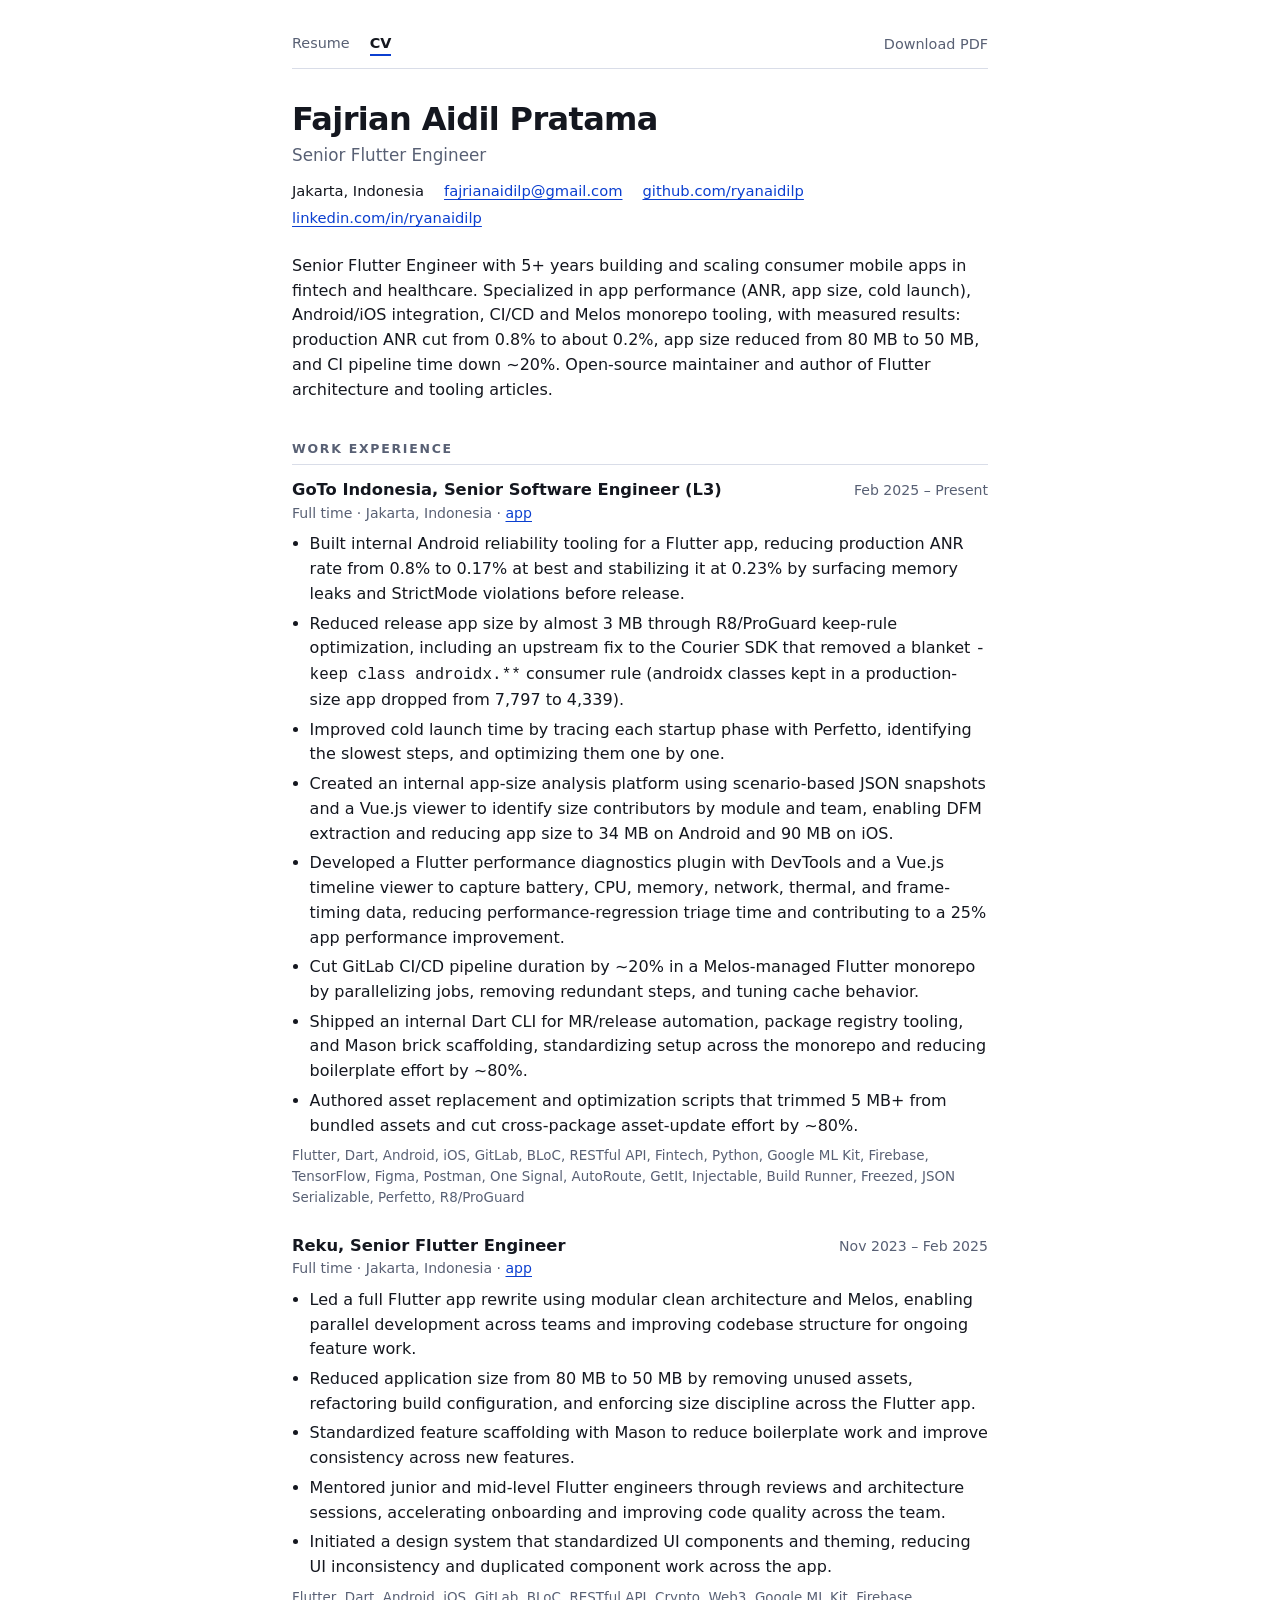
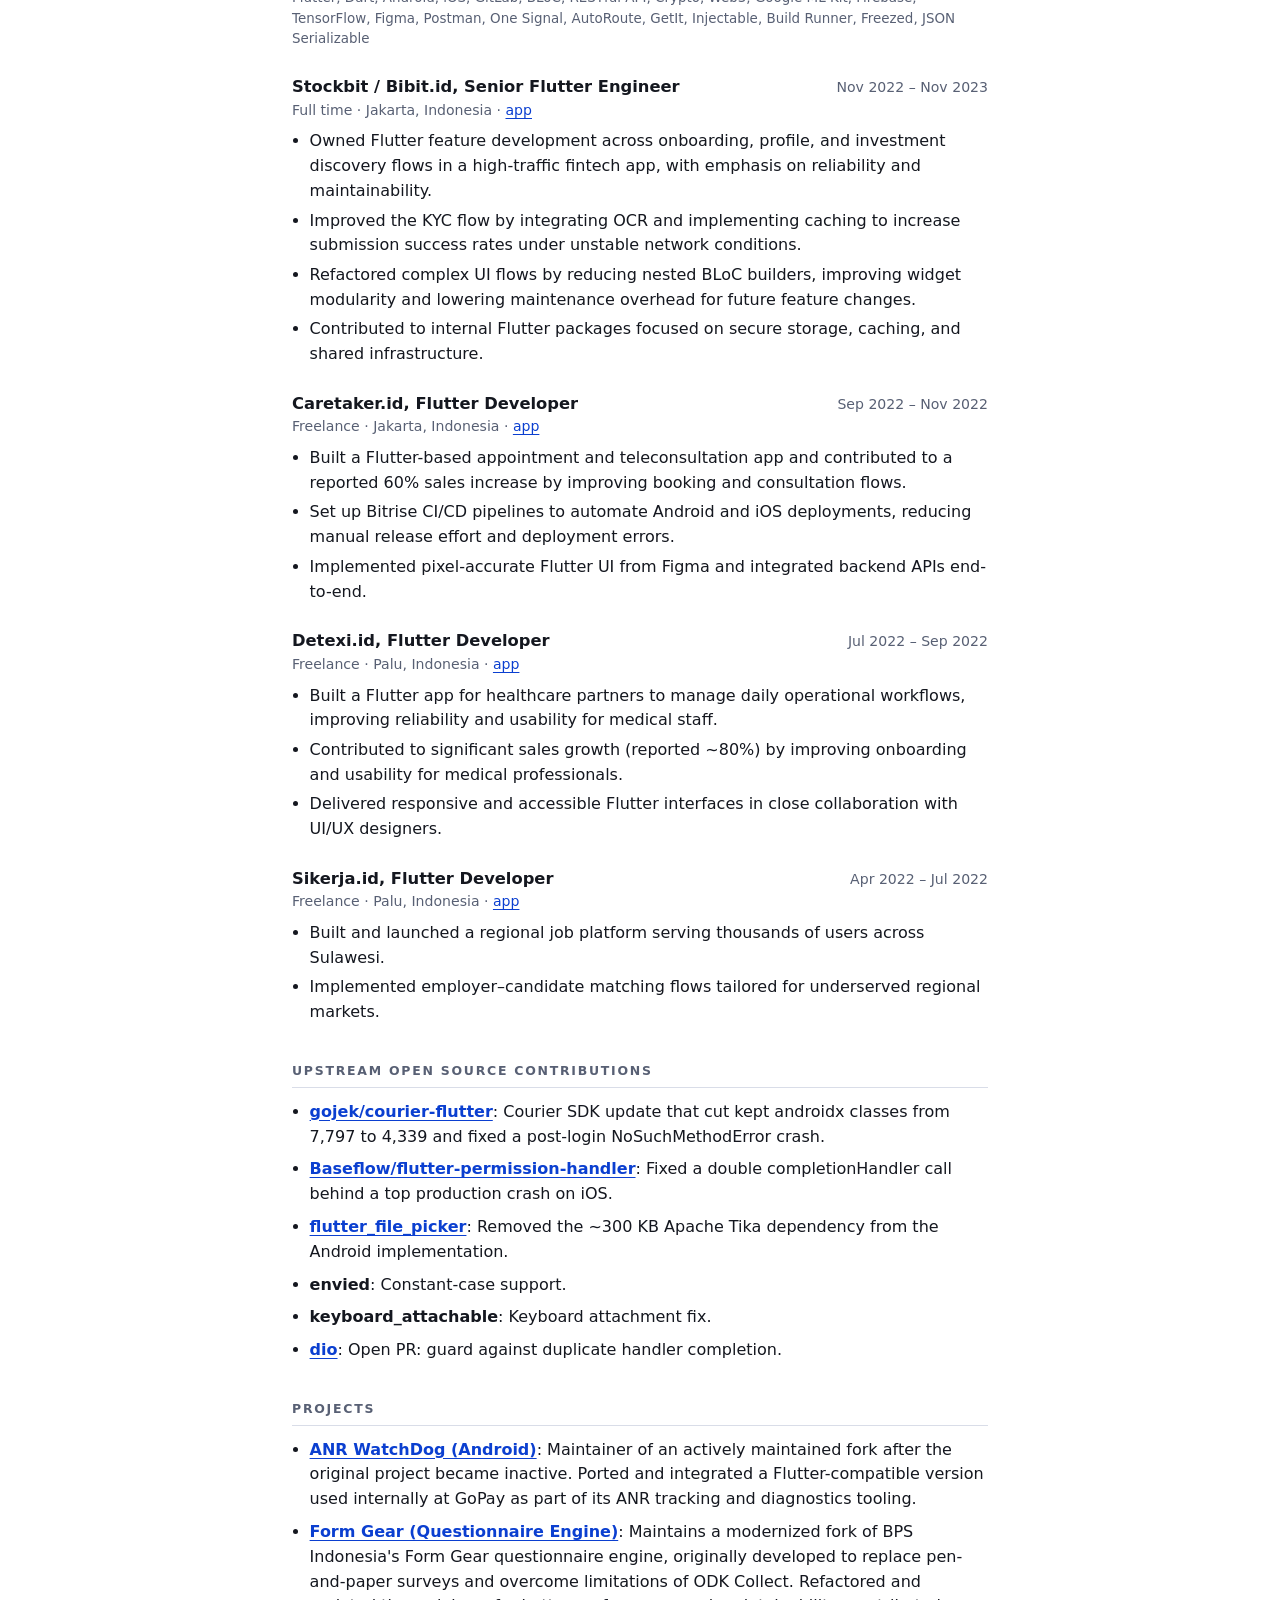
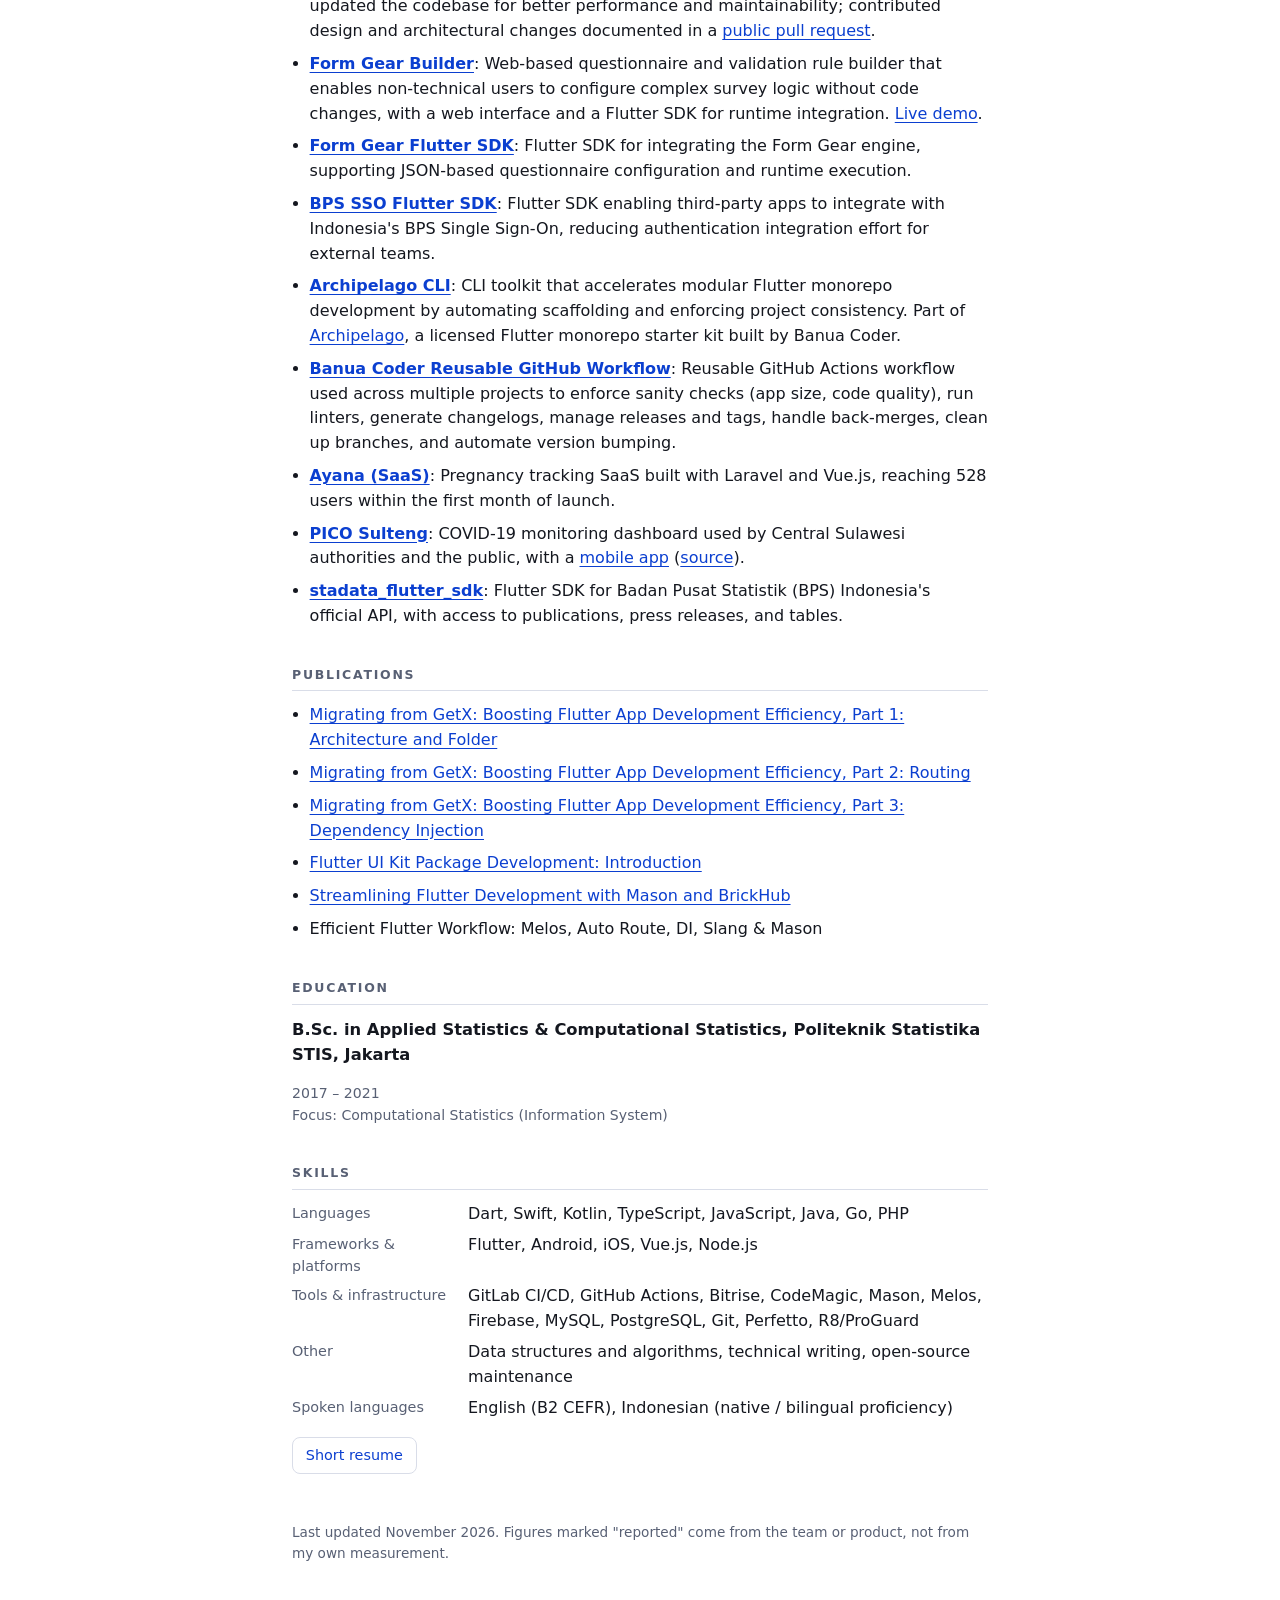
==== cv.html @ 7528a29a "feat: resume and CV web version with PDF downloads" ====
<!doctype html><html lang="en"><head><meta charset="utf-8"><meta name="viewport" content="width=device-width,initial-scale=1"><title>Fajrian Aidil Pratama | Curriculum Vitae</title><meta name="description" content="Resume and CV of Fajrian Aidil Pratama, Senior Flutter Engineer: app performance, Android/iOS integration, CI/CD, Melos monorepos, and open-source contributions."><meta name="theme-color" content="#0b3fd0"><link rel="stylesheet" href="style.css"><script type="application/ld+json">{"@context": "https://schema.org", "@type": "Person", "name": "Fajrian Aidil Pratama", "alternateName": "Ryan", "jobTitle": "Senior Flutter Engineer", "email": "mailto:fajrianaidilp@gmail.com", "address": {"@type": "PostalAddress", "addressLocality": "Jakarta", "addressCountry": "ID"}, "sameAs": ["https://github.com/ryanaidilp", "https://www.linkedin.com/in/ryanaidilp/", "https://medium.com/@ryanaidilp"], "alumniOf": "Politeknik Statistika STIS", "knowsAbout": ["Flutter", "Dart", "Android", "iOS", "CI/CD", "Melos", "Mason"]}</script></head><body><a class="skip" href="#main">Skip to content</a><div class="wrap"><nav class="top" aria-label="Pages"><div class="grp"><a href="./">Resume</a><a href="cv.html" aria-current="page">CV</a></div><a href="Fajrian-Aidil-Pratama-CV.pdf">Download PDF</a></nav><header><h1>Fajrian Aidil Pratama</h1><p class="role">Senior Flutter Engineer</p><ul><li>Jakarta, Indonesia</li><li><a href="mailto:fajrianaidilp@gmail.com">fajrianaidilp@gmail.com</a></li><li><a href="https://github.com/ryanaidilp">github.com/ryanaidilp</a></li><li><a href="https://www.linkedin.com/in/ryanaidilp/">linkedin.com/in/ryanaidilp</a></li></ul></header><main id="main"><p class="summary">Senior Flutter Engineer with 5+ years building and scaling consumer mobile apps in fintech and healthcare. Specialized in app performance (ANR, app size, cold launch), Android/iOS integration, CI/CD and Melos monorepo tooling, with measured results: production ANR cut from 0.8% to about 0.2%, app size reduced from 80 MB to 50 MB, and CI pipeline time down ~20%. Open-source maintainer and author of Flutter architecture and tooling articles.</p><h2>Work experience</h2><section class="job"><div class="head"><h3><span class="co">GoTo Indonesia</span>, Senior Software Engineer (L3)</h3><span class="meta">Feb 2025 – Present</span></div><div class="meta">Full time · Jakarta, Indonesia · <a href="https://gopay.co.id/">app</a></div><ul><li>Built internal Android reliability tooling for a Flutter app, reducing production ANR rate from 0.8% to 0.17% at best and stabilizing it at 0.23% by surfacing memory leaks and StrictMode violations before release.</li><li>Reduced release app size by almost 3 MB through R8/ProGuard keep-rule optimization, including an upstream fix to the Courier SDK that removed a blanket <code>-keep class androidx.**</code> consumer rule (androidx classes kept in a production-size app dropped from 7,797 to 4,339).</li><li>Improved cold launch time by tracing each startup phase with Perfetto, identifying the slowest steps, and optimizing them one by one.</li><li>Created an internal app-size analysis platform using scenario-based JSON snapshots and a Vue.js viewer to identify size contributors by module and team, enabling DFM extraction and reducing app size to 34 MB on Android and 90 MB on iOS.</li><li>Developed a Flutter performance diagnostics plugin with DevTools and a Vue.js timeline viewer to capture battery, CPU, memory, network, thermal, and frame-timing data, reducing performance-regression triage time and contributing to a 25% app performance improvement.</li><li>Cut GitLab CI/CD pipeline duration by ~20% in a Melos-managed Flutter monorepo by parallelizing jobs, removing redundant steps, and tuning cache behavior.</li><li>Shipped an internal Dart CLI for MR/release automation, package registry tooling, and Mason brick scaffolding, standardizing setup across the monorepo and reducing boilerplate effort by ~80%.</li><li>Authored asset replacement and optimization scripts that trimmed 5 MB+ from bundled assets and cut cross-package asset-update effort by ~80%.</li></ul><p class="tech">Flutter, Dart, Android, iOS, GitLab, BLoC, RESTful API, Fintech, Python, Google ML Kit, Firebase, TensorFlow, Figma, Postman, One Signal, AutoRoute, GetIt, Injectable, Build Runner, Freezed, JSON Serializable, Perfetto, R8/ProGuard</p></section><section class="job"><div class="head"><h3><span class="co">Reku</span>, Senior Flutter Engineer</h3><span class="meta">Nov 2023 – Feb 2025</span></div><div class="meta">Full time · Jakarta, Indonesia · <a href="https://play.google.com/store/apps/details?id=com.rekeningku">app</a></div><ul><li>Led a full Flutter app rewrite using modular clean architecture and Melos, enabling parallel development across teams and improving codebase structure for ongoing feature work.</li><li>Reduced application size from 80 MB to 50 MB by removing unused assets, refactoring build configuration, and enforcing size discipline across the Flutter app.</li><li>Standardized feature scaffolding with Mason to reduce boilerplate work and improve consistency across new features.</li><li>Mentored junior and mid-level Flutter engineers through reviews and architecture sessions, accelerating onboarding and improving code quality across the team.</li><li>Initiated a design system that standardized UI components and theming, reducing UI inconsistency and duplicated component work across the app.</li></ul><p class="tech">Flutter, Dart, Android, iOS, GitLab, BLoC, RESTful API, Crypto, Web3, Google ML Kit, Firebase, TensorFlow, Figma, Postman, One Signal, AutoRoute, GetIt, Injectable, Build Runner, Freezed, JSON Serializable</p></section><section class="job"><div class="head"><h3><span class="co">Stockbit / Bibit.id</span>, Senior Flutter Engineer</h3><span class="meta">Nov 2022 – Nov 2023</span></div><div class="meta">Full time · Jakarta, Indonesia · <a href="https://play.google.com/store/apps/details?id=com.stockbit.android">app</a></div><ul><li>Owned Flutter feature development across onboarding, profile, and investment discovery flows in a high-traffic fintech app, with emphasis on reliability and maintainability.</li><li>Improved the KYC flow by integrating OCR and implementing caching to increase submission success rates under unstable network conditions.</li><li>Refactored complex UI flows by reducing nested BLoC builders, improving widget modularity and lowering maintenance overhead for future feature changes.</li><li>Contributed to internal Flutter packages focused on secure storage, caching, and shared infrastructure.</li></ul></section><section class="job"><div class="head"><h3><span class="co">Caretaker.id</span>, Flutter Developer</h3><span class="meta">Sep 2022 – Nov 2022</span></div><div class="meta">Freelance · Jakarta, Indonesia · <a href="https://play.google.com/store/apps/details?id=id.caretaker.app">app</a></div><ul><li>Built a Flutter-based appointment and teleconsultation app and contributed to a reported 60% sales increase by improving booking and consultation flows.</li><li>Set up Bitrise CI/CD pipelines to automate Android and iOS deployments, reducing manual release effort and deployment errors.</li><li>Implemented pixel-accurate Flutter UI from Figma and integrated backend APIs end-to-end.</li></ul></section><section class="job"><div class="head"><h3><span class="co">Detexi.id</span>, Flutter Developer</h3><span class="meta">Jul 2022 – Sep 2022</span></div><div class="meta">Freelance · Palu, Indonesia · <a href="https://play.google.com/store/apps/details?id=com.detexi.doctor">app</a></div><ul><li>Built a Flutter app for healthcare partners to manage daily operational workflows, improving reliability and usability for medical staff.</li><li>Contributed to significant sales growth (reported ~80%) by improving onboarding and usability for medical professionals.</li><li>Delivered responsive and accessible Flutter interfaces in close collaboration with UI/UX designers.</li></ul></section><section class="job"><div class="head"><h3><span class="co">Sikerja.id</span>, Flutter Developer</h3><span class="meta">Apr 2022 – Jul 2022</span></div><div class="meta">Freelance · Palu, Indonesia · <a href="https://play.google.com/store/apps/details?id=id.sikerja.app">app</a></div><ul><li>Built and launched a regional job platform serving thousands of users across Sulawesi.</li><li>Implemented employer–candidate matching flows tailored for underserved regional markets.</li></ul></section><h2>Upstream open source contributions</h2><ul class="proj"><li><strong><a href="https://github.com/gojek/courier-flutter/pull/31">gojek/courier-flutter</a></strong>: Courier SDK update that cut kept androidx classes from 7,797 to 4,339 and fixed a post-login NoSuchMethodError crash.</li><li><strong><a href="https://github.com/Baseflow/flutter-permission-handler/pull/1566">Baseflow/flutter-permission-handler</a></strong>: Fixed a double completionHandler call behind a top production crash on iOS.</li><li><strong><a href="https://github.com/vicajilau/flutter_file_picker/pull/2105">flutter_file_picker</a></strong>: Removed the ~300 KB Apache Tika dependency from the Android implementation.</li><li><strong>envied</strong>: Constant-case support.</li><li><strong>keyboard_attachable</strong>: Keyboard attachment fix.</li><li><strong><a href="https://github.com/cfug/dio/pull/2611">dio</a></strong>: Open PR: guard against duplicate handler completion.</li></ul><h2>Projects</h2><ul class="proj"><li><a href="https://github.com/ryanaidilp/ANR-WatchDog"><strong>ANR WatchDog (Android)</strong></a>: Maintainer of an actively maintained fork after the original project became inactive. Ported and integrated a Flutter-compatible version used internally at GoPay as part of its ANR tracking and diagnostics tooling.</li><li><a href="https://github.com/ryanaidilp/form-gear"><strong>Form Gear (Questionnaire Engine)</strong></a>: Maintains a modernized fork of BPS Indonesia's Form Gear questionnaire engine, originally developed to replace pen-and-paper surveys and overcome limitations of ODK Collect. Refactored and updated the codebase for better performance and maintainability; contributed design and architectural changes documented in a <a href="https://github.com/ryanaidilp/form-gear/pull/1">public pull request</a>.</li><li><a href="https://github.com/IPDS-59/form-gear-builder"><strong>Form Gear Builder</strong></a>: Web-based questionnaire and validation rule builder that enables non-technical users to configure complex survey logic without code changes, with a web interface and a Flutter SDK for runtime integration. <a href="https://form-gear-builder.netlify.app/">Live demo</a>.</li><li><a href="https://pub.dev/packages/form_gear_engine_sdk"><strong>Form Gear Flutter SDK</strong></a>: Flutter SDK for integrating the Form Gear engine, supporting JSON-based questionnaire configuration and runtime execution.</li><li><a href="https://pub.dev/packages/bps_sso_sdk"><strong>BPS SSO Flutter SDK</strong></a>: Flutter SDK enabling third-party apps to integrate with Indonesia's BPS Single Sign-On, reducing authentication integration effort for external teams.</li><li><a href="https://pub.dev/packages/archipelago_cli"><strong>Archipelago CLI</strong></a>: CLI toolkit that accelerates modular Flutter monorepo development by automating scaffolding and enforcing project consistency. Part of <a href="https://archipelago.banuacoder.com/">Archipelago</a>, a licensed Flutter monorepo starter kit built by Banua Coder.</li><li><a href="https://github.com/banua-coder/banua-coder-workflow"><strong>Banua Coder Reusable GitHub Workflow</strong></a>: Reusable GitHub Actions workflow used across multiple projects to enforce sanity checks (app size, code quality), run linters, generate changelogs, manage releases and tags, handle back-merges, clean up branches, and automate version bumping.</li><li><a href="https://ayana.banuacoder.com"><strong>Ayana (SaaS)</strong></a>: Pregnancy tracking SaaS built with Laravel and Vue.js, reaching 528 users within the first month of launch.</li><li><a href="https://banuacoders.com/corona/"><strong>PICO Sulteng</strong></a>: COVID-19 monitoring dashboard used by Central Sulawesi authorities and the public, with a <a href="https://banuacoders.com/app/pico/">mobile app</a> (<a href="https://github.com/ryanaidilp/PICO_SULTENG_FLUTTER">source</a>).</li><li><a href="https://pub.dev/packages/stadata_flutter_sdk"><strong>stadata_flutter_sdk</strong></a>: Flutter SDK for Badan Pusat Statistik (BPS) Indonesia's official API, with access to publications, press releases, and tables.</li></ul><h2>Publications</h2><ul class="pubs"><li><a href="https://medium.com/@ryanaidilp/migrating-from-getx-boosting-flutter-app-development-efficiency-part-1-1a33fd44a3a9">Migrating from GetX: Boosting Flutter App Development Efficiency, Part 1: Architecture and Folder</a></li><li><a href="https://medium.com/@ryanaidilp/migrating-from-getx-boosting-flutter-app-development-efficiency-part-2-routing-c146a09bc5fa">Migrating from GetX: Boosting Flutter App Development Efficiency, Part 2: Routing</a></li><li><a href="https://medium.com/@ryanaidilp/migrating-from-getx-boosting-flutter-app-development-efficiency-part-3-dependency-injection-50693e8fed2e">Migrating from GetX: Boosting Flutter App Development Efficiency, Part 3: Dependency Injection</a></li><li><a href="https://medium.com/@ryanaidilp/flutter-ui-kit-package-development-introduction-9edbd4413dcb">Flutter UI Kit Package Development: Introduction</a></li><li><a href="https://medium.com/@ryanaidilp/streamlining-flutter-development-with-mason-and-brickhub-21c5020e9761">Streamlining Flutter Development with Mason and BrickHub</a></li><li>Efficient Flutter Workflow: Melos, Auto Route, DI, Slang &amp; Mason</li></ul><h2>Education</h2><div class="job"><div class="head"><h3><span class="co">B.Sc. in Applied Statistics &amp; Computational Statistics</span>, Politeknik Statistika STIS, Jakarta</h3><span class="meta">2017 – 2021</span></div><div class="meta">Focus: Computational Statistics (Information System)</div></div><h2>Skills</h2><dl class="skills"><dt>Languages</dt><dd>Dart, Swift, Kotlin, TypeScript, JavaScript, Java, Go, PHP</dd><dt>Frameworks &amp; platforms</dt><dd>Flutter, Android, iOS, Vue.js, Node.js</dd><dt>Tools &amp; infrastructure</dt><dd>GitLab CI/CD, GitHub Actions, Bitrise, CodeMagic, Mason, Melos, Firebase, MySQL, PostgreSQL, Git, Perfetto, R8/ProGuard</dd><dt>Other</dt><dd>Data structures and algorithms, technical writing, open-source maintenance</dd><dt>Spoken languages</dt><dd>English (B2 CEFR), Indonesian (native / bilingual proficiency)</dd></dl><div class="actions"><a class="btn" href="./">Short resume</a></div></main><p class="foot">Last updated November 2026. Figures marked "reported" come from the team or product, not from my own measurement.</p></div></body></html>
---- style.css ----
:root{--bg:#fff;--fg:#14171f;--mute:#586074;--rule:#d9dde8;--accent:#0b3fd0;--chip:#eef1fa;--max:46rem}
@media (prefers-color-scheme:dark){:root{--bg:#0d1017;--fg:#e8ebf3;--mute:#9aa3b8;--rule:#262c3b;--accent:#7ea2ff;--chip:#171c28}}
*{box-sizing:border-box}html{-webkit-text-size-adjust:100%}
body{margin:0;background:var(--bg);color:var(--fg);font:16px/1.55 system-ui,-apple-system,"Segoe UI",Roboto,Helvetica,Arial,sans-serif}
a{color:var(--accent);text-underline-offset:3px}a:hover{text-decoration-thickness:2px}
a:focus-visible{outline:2px solid var(--accent);outline-offset:2px}
.skip{position:absolute;left:-999px}.skip:focus{left:1rem;top:1rem;background:var(--bg);padding:.5rem}
.wrap{max-width:var(--max);margin:0 auto;padding:2rem 1.25rem 4rem}
nav.top{display:flex;gap:1.25rem;justify-content:space-between;align-items:center;border-bottom:1px solid var(--rule);padding-bottom:.75rem;margin-bottom:2rem;font-size:.9rem}
nav.top a{text-decoration:none;color:var(--mute)}nav.top a[aria-current=page]{color:var(--fg);font-weight:600;border-bottom:2px solid var(--accent)}
nav.top .grp{display:flex;gap:1.25rem}
header h1{font-size:2rem;line-height:1.15;margin:0;letter-spacing:-.02em}
header .role{color:var(--mute);margin:.25rem 0 .75rem;font-size:1.05rem}
header ul{list-style:none;padding:0;margin:0;display:flex;flex-wrap:wrap;gap:.25rem 1.25rem;font-size:.92rem}
h2{font-size:.78rem;letter-spacing:.14em;text-transform:uppercase;color:var(--mute);margin:2.25rem 0 .75rem;padding-bottom:.4rem;border-bottom:1px solid var(--rule)}
.summary{margin:1.5rem 0 0}
.job{margin:0 0 1.5rem;break-inside:avoid}
.job .head{display:flex;justify-content:space-between;gap:1rem;flex-wrap:wrap;align-items:baseline}
.job h3{margin:0;font-size:1.02rem}.job .co{font-weight:600}
.job .meta{color:var(--mute);font-size:.88rem}
.job ul{margin:.5rem 0 0;padding-left:1.1rem}.job li{margin:.3rem 0}
.tech{color:var(--mute);font-size:.84rem;margin:.5rem 0 0}
.chips{display:flex;flex-wrap:wrap;gap:.4rem;list-style:none;padding:0;margin:0}
.chips li{background:var(--chip);border-radius:6px;padding:.15rem .55rem;font-size:.85rem}
dl.skills{display:grid;grid-template-columns:10rem 1fr;gap:.4rem 1rem;margin:0}dl.skills dt{color:var(--mute);font-size:.9rem}dl.skills dd{margin:0}
.proj,.pubs{padding-left:1.1rem;margin:0}.proj li,.pubs li{margin:.5rem 0}
.foot{margin-top:3rem;color:var(--mute);font-size:.85rem}
.actions{display:flex;gap:.75rem;flex-wrap:wrap;margin-top:1rem}.btn{display:inline-block;border:1px solid var(--rule);border-radius:8px;padding:.4rem .8rem;text-decoration:none;font-size:.9rem}
@media (max-width:560px){dl.skills{grid-template-columns:1fr}dl.skills dt{margin-top:.5rem}}
@media print{@page{size:A4;margin:14mm}body{font-family:Arial,Helvetica,sans-serif}h2{letter-spacing:0}:root{--bg:#fff;--fg:#000;--mute:#444;--rule:#bbb;--accent:#0b3fd0;--chip:#fff}
body{font-size:10.5pt;line-height:1.4}.wrap{max-width:none;padding:0}nav.top,.actions,.foot,.skip{display:none}
a{color:inherit;text-decoration:none}.proj a[href]:after,.pubs a[href]:after{content:" (" attr(href) ")";font-size:8pt;color:#444}
h2{margin-top:1rem}header h1{font-size:20pt}.job{margin-bottom:.8rem}}
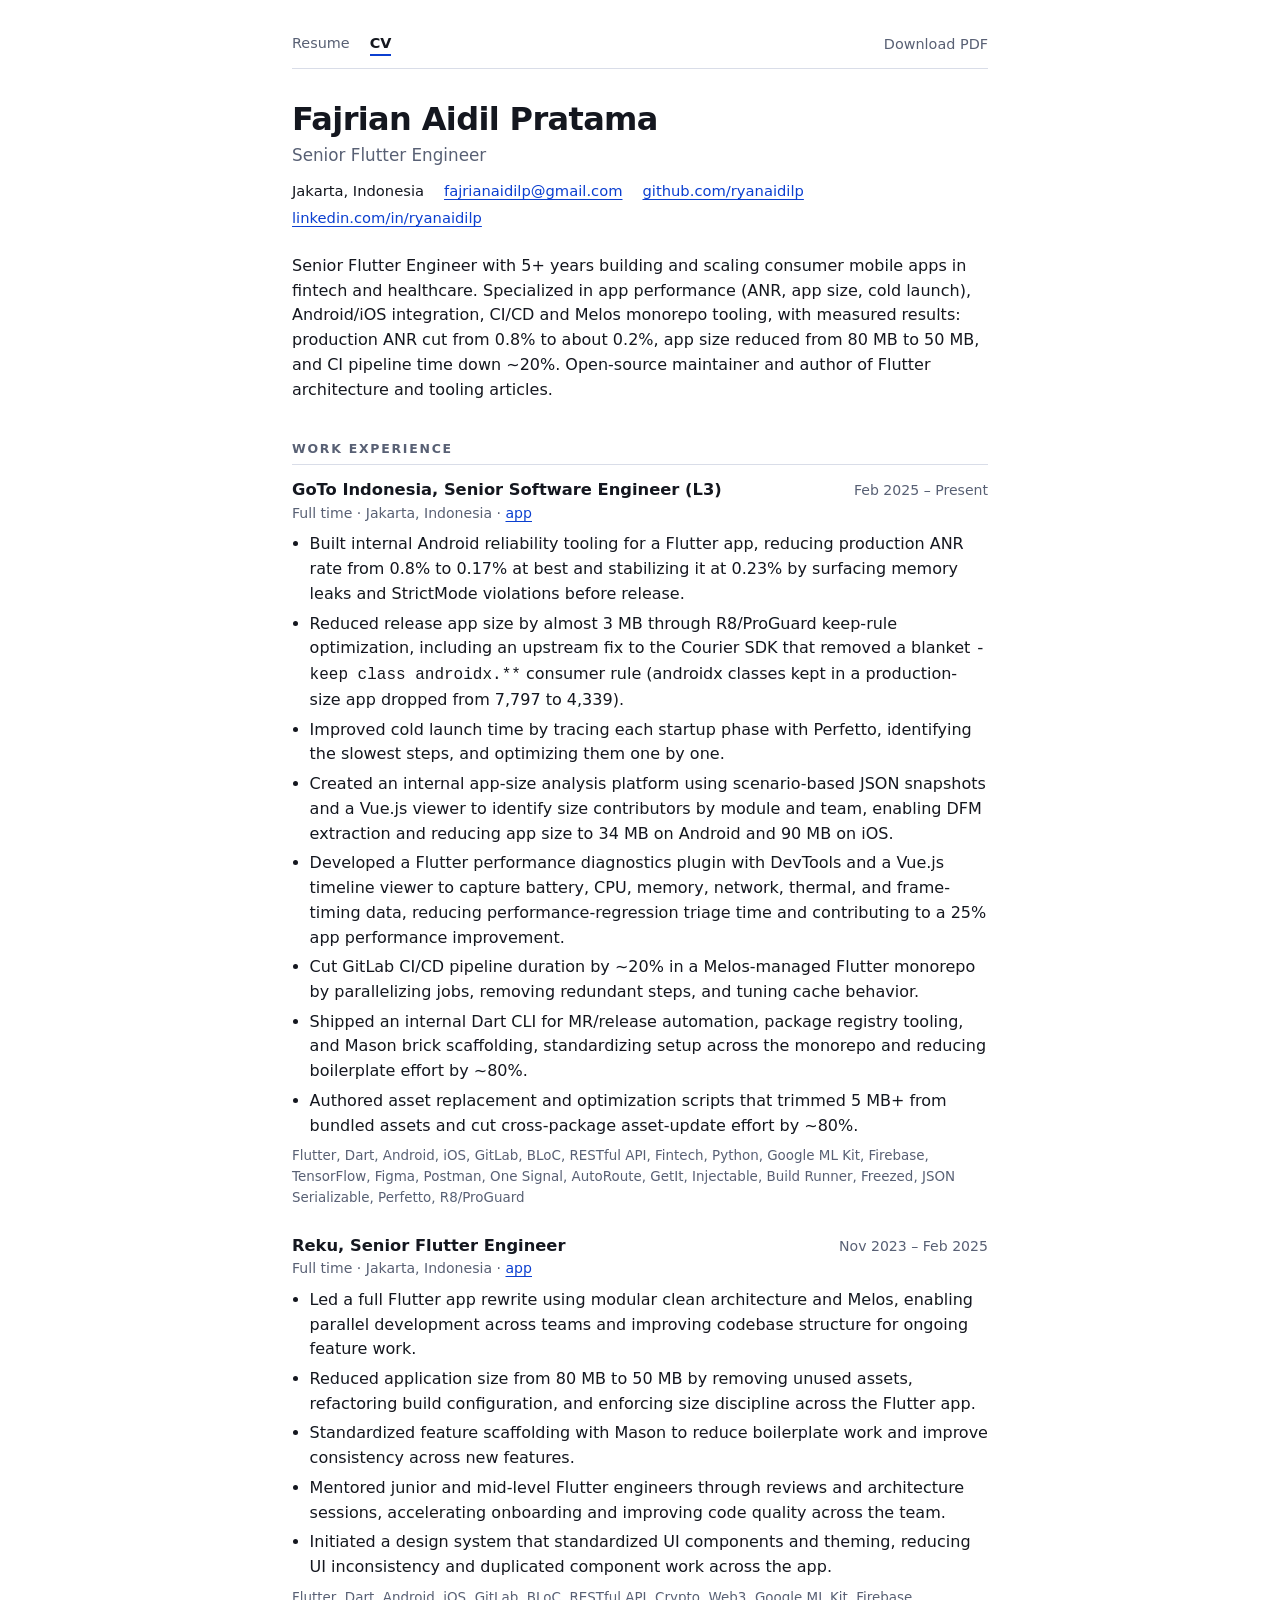
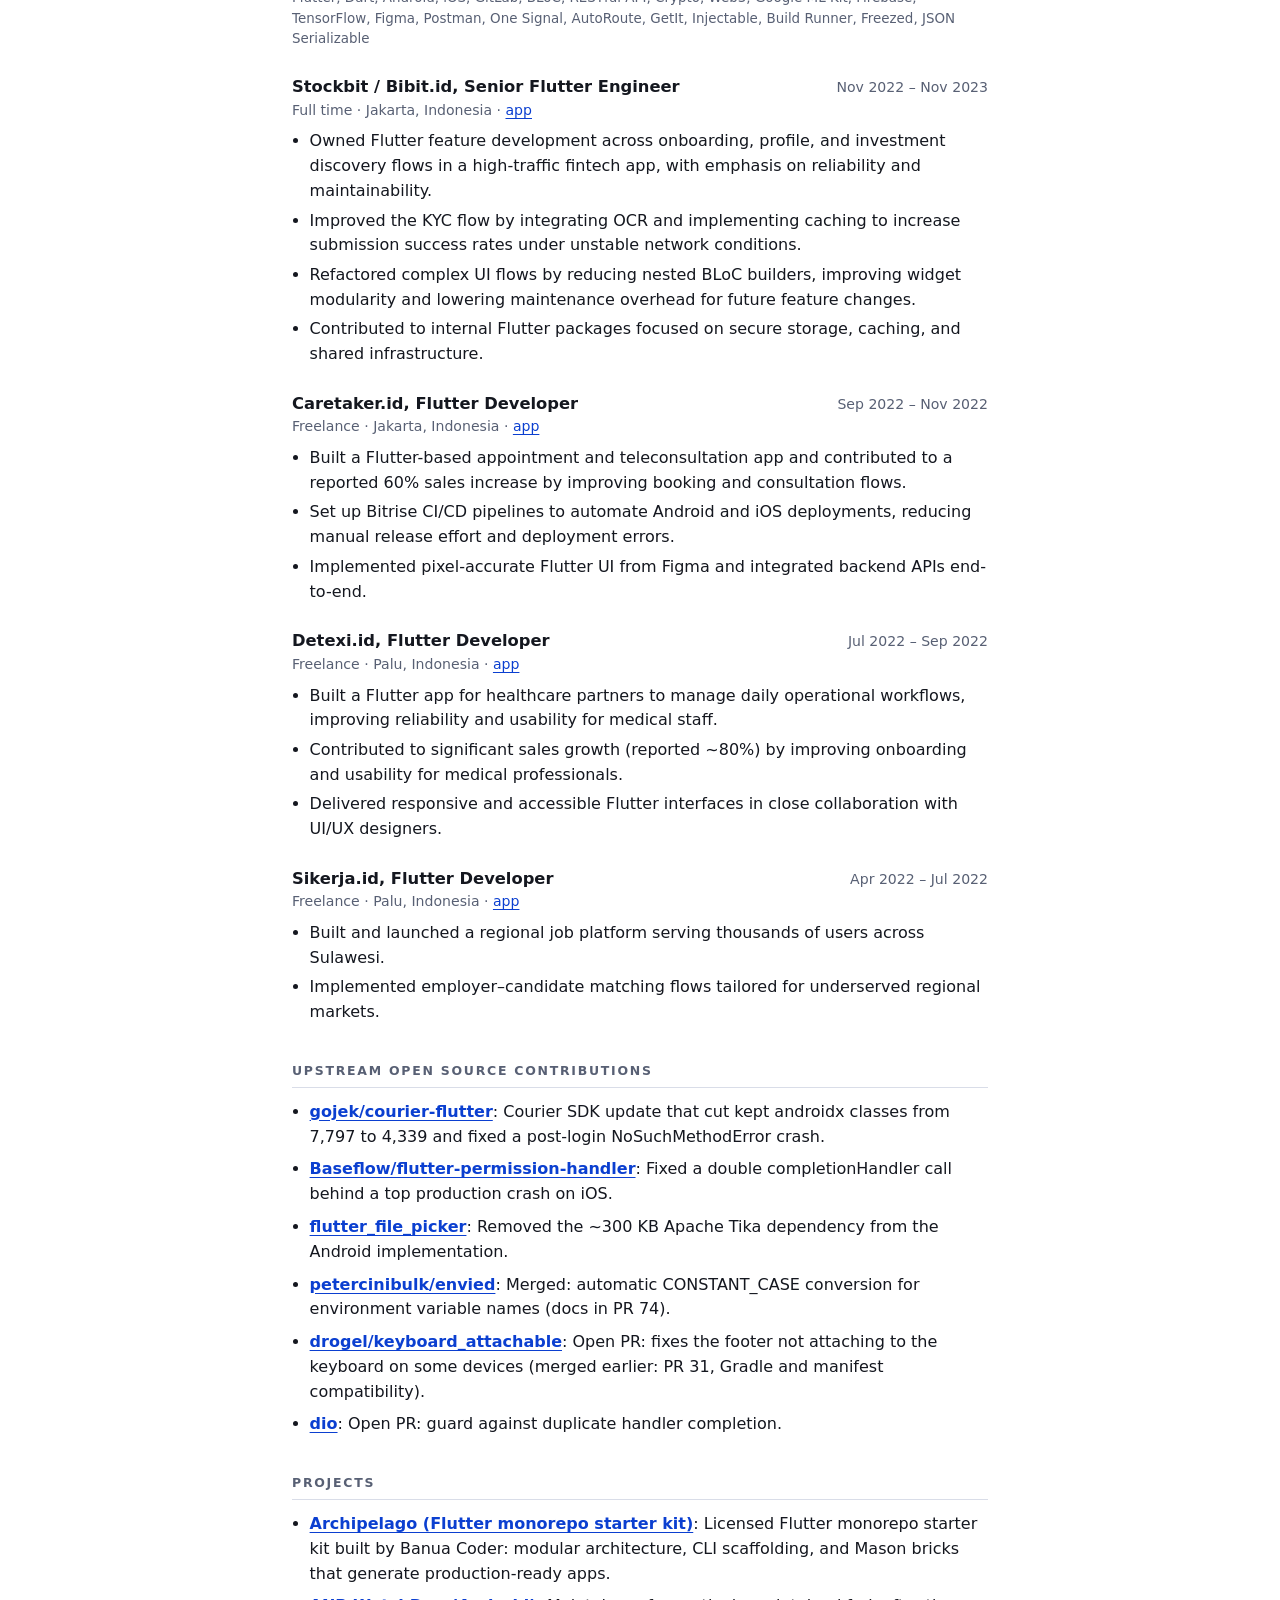
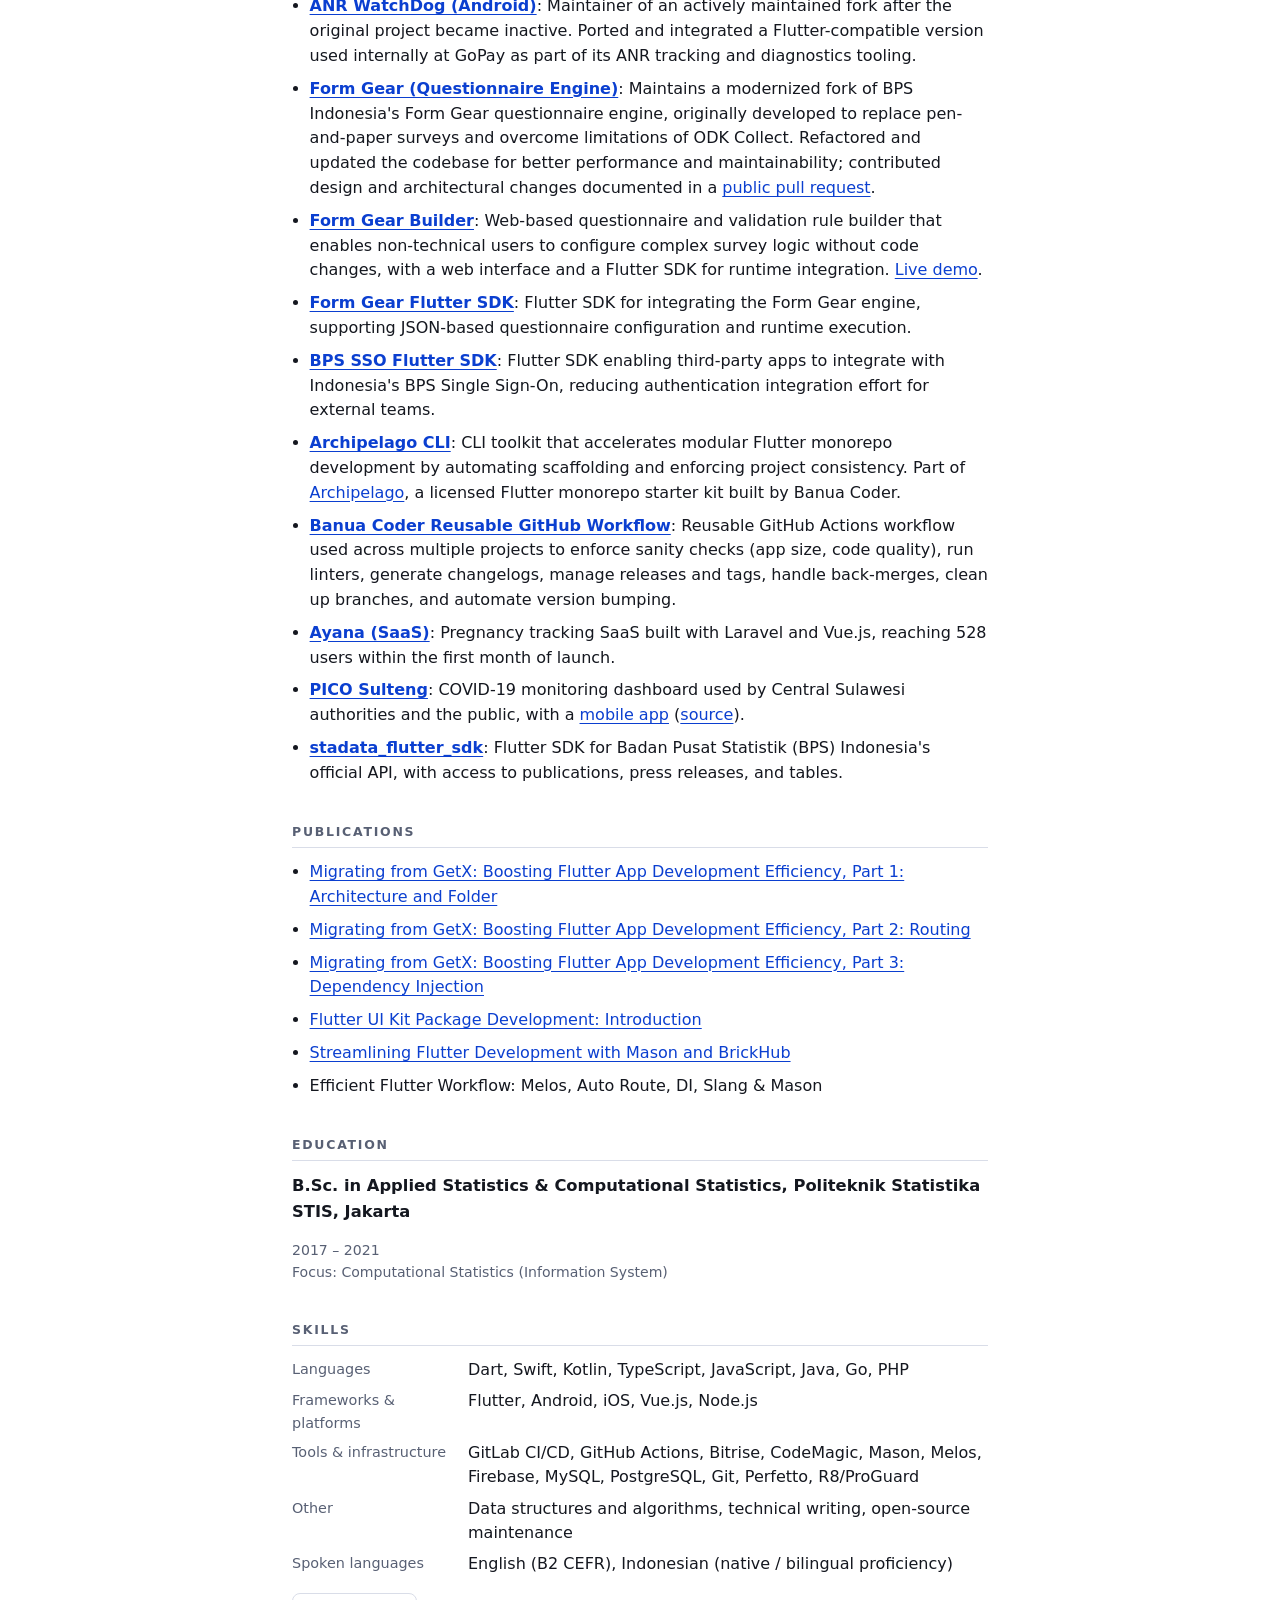
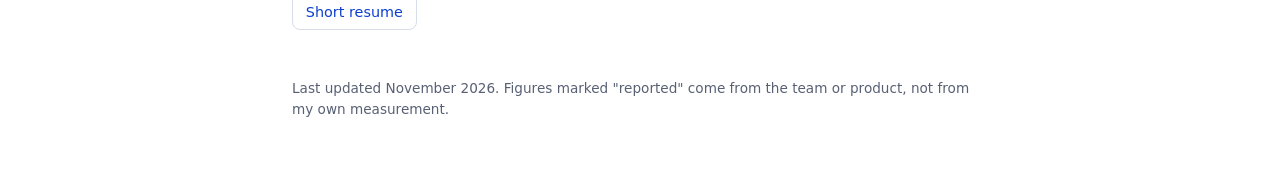
==== commit 913f6c56: "feat: link envied and keyboard_attachable PRs, add Archipelago project" ====
--- a/cv.html
+++ b/cv.html
@@ -1 +1 @@
-<!doctype html><html lang="en"><head><meta charset="utf-8"><meta name="viewport" content="width=device-width,initial-scale=1"><title>Fajrian Aidil Pratama | Curriculum Vitae</title><meta name="description" content="Resume and CV of Fajrian Aidil Pratama, Senior Flutter Engineer: app performance, Android/iOS integration, CI/CD, Melos monorepos, and open-source contributions."><meta name="theme-color" content="#0b3fd0"><link rel="stylesheet" href="style.css"><script type="application/ld+json">{"@context": "https://schema.org", "@type": "Person", "name": "Fajrian Aidil Pratama", "alternateName": "Ryan", "jobTitle": "Senior Flutter Engineer", "email": "mailto:fajrianaidilp@gmail.com", "address": {"@type": "PostalAddress", "addressLocality": "Jakarta", "addressCountry": "ID"}, "sameAs": ["https://github.com/ryanaidilp", "https://www.linkedin.com/in/ryanaidilp/", "https://medium.com/@ryanaidilp"], "alumniOf": "Politeknik Statistika STIS", "knowsAbout": ["Flutter", "Dart", "Android", "iOS", "CI/CD", "Melos", "Mason"]}</script></head><body><a class="skip" href="#main">Skip to content</a><div class="wrap"><nav class="top" aria-label="Pages"><div class="grp"><a href="./">Resume</a><a href="cv.html" aria-current="page">CV</a></div><a href="Fajrian-Aidil-Pratama-CV.pdf">Download PDF</a></nav><header><h1>Fajrian Aidil Pratama</h1><p class="role">Senior Flutter Engineer</p><ul><li>Jakarta, Indonesia</li><li><a href="mailto:fajrianaidilp@gmail.com">fajrianaidilp@gmail.com</a></li><li><a href="https://github.com/ryanaidilp">github.com/ryanaidilp</a></li><li><a href="https://www.linkedin.com/in/ryanaidilp/">linkedin.com/in/ryanaidilp</a></li></ul></header><main id="main"><p class="summary">Senior Flutter Engineer with 5+ years building and scaling consumer mobile apps in fintech and healthcare. Specialized in app performance (ANR, app size, cold launch), Android/iOS integration, CI/CD and Melos monorepo tooling, with measured results: production ANR cut from 0.8% to about 0.2%, app size reduced from 80 MB to 50 MB, and CI pipeline time down ~20%. Open-source maintainer and author of Flutter architecture and tooling articles.</p><h2>Work experience</h2><section class="job"><div class="head"><h3><span class="co">GoTo Indonesia</span>, Senior Software Engineer (L3)</h3><span class="meta">Feb 2025 – Present</span></div><div class="meta">Full time · Jakarta, Indonesia · <a href="https://gopay.co.id/">app</a></div><ul><li>Built internal Android reliability tooling for a Flutter app, reducing production ANR rate from 0.8% to 0.17% at best and stabilizing it at 0.23% by surfacing memory leaks and StrictMode violations before release.</li><li>Reduced release app size by almost 3 MB through R8/ProGuard keep-rule optimization, including an upstream fix to the Courier SDK that removed a blanket <code>-keep class androidx.**</code> consumer rule (androidx classes kept in a production-size app dropped from 7,797 to 4,339).</li><li>Improved cold launch time by tracing each startup phase with Perfetto, identifying the slowest steps, and optimizing them one by one.</li><li>Created an internal app-size analysis platform using scenario-based JSON snapshots and a Vue.js viewer to identify size contributors by module and team, enabling DFM extraction and reducing app size to 34 MB on Android and 90 MB on iOS.</li><li>Developed a Flutter performance diagnostics plugin with DevTools and a Vue.js timeline viewer to capture battery, CPU, memory, network, thermal, and frame-timing data, reducing performance-regression triage time and contributing to a 25% app performance improvement.</li><li>Cut GitLab CI/CD pipeline duration by ~20% in a Melos-managed Flutter monorepo by parallelizing jobs, removing redundant steps, and tuning cache behavior.</li><li>Shipped an internal Dart CLI for MR/release automation, package registry tooling, and Mason brick scaffolding, standardizing setup across the monorepo and reducing boilerplate effort by ~80%.</li><li>Authored asset replacement and optimization scripts that trimmed 5 MB+ from bundled assets and cut cross-package asset-update effort by ~80%.</li></ul><p class="tech">Flutter, Dart, Android, iOS, GitLab, BLoC, RESTful API, Fintech, Python, Google ML Kit, Firebase, TensorFlow, Figma, Postman, One Signal, AutoRoute, GetIt, Injectable, Build Runner, Freezed, JSON Serializable, Perfetto, R8/ProGuard</p></section><section class="job"><div class="head"><h3><span class="co">Reku</span>, Senior Flutter Engineer</h3><span class="meta">Nov 2023 – Feb 2025</span></div><div class="meta">Full time · Jakarta, Indonesia · <a href="https://play.google.com/store/apps/details?id=com.rekeningku">app</a></div><ul><li>Led a full Flutter app rewrite using modular clean architecture and Melos, enabling parallel development across teams and improving codebase structure for ongoing feature work.</li><li>Reduced application size from 80 MB to 50 MB by removing unused assets, refactoring build configuration, and enforcing size discipline across the Flutter app.</li><li>Standardized feature scaffolding with Mason to reduce boilerplate work and improve consistency across new features.</li><li>Mentored junior and mid-level Flutter engineers through reviews and architecture sessions, accelerating onboarding and improving code quality across the team.</li><li>Initiated a design system that standardized UI components and theming, reducing UI inconsistency and duplicated component work across the app.</li></ul><p class="tech">Flutter, Dart, Android, iOS, GitLab, BLoC, RESTful API, Crypto, Web3, Google ML Kit, Firebase, TensorFlow, Figma, Postman, One Signal, AutoRoute, GetIt, Injectable, Build Runner, Freezed, JSON Serializable</p></section><section class="job"><div class="head"><h3><span class="co">Stockbit / Bibit.id</span>, Senior Flutter Engineer</h3><span class="meta">Nov 2022 – Nov 2023</span></div><div class="meta">Full time · Jakarta, Indonesia · <a href="https://play.google.com/store/apps/details?id=com.stockbit.android">app</a></div><ul><li>Owned Flutter feature development across onboarding, profile, and investment discovery flows in a high-traffic fintech app, with emphasis on reliability and maintainability.</li><li>Improved the KYC flow by integrating OCR and implementing caching to increase submission success rates under unstable network conditions.</li><li>Refactored complex UI flows by reducing nested BLoC builders, improving widget modularity and lowering maintenance overhead for future feature changes.</li><li>Contributed to internal Flutter packages focused on secure storage, caching, and shared infrastructure.</li></ul></section><section class="job"><div class="head"><h3><span class="co">Caretaker.id</span>, Flutter Developer</h3><span class="meta">Sep 2022 – Nov 2022</span></div><div class="meta">Freelance · Jakarta, Indonesia · <a href="https://play.google.com/store/apps/details?id=id.caretaker.app">app</a></div><ul><li>Built a Flutter-based appointment and teleconsultation app and contributed to a reported 60% sales increase by improving booking and consultation flows.</li><li>Set up Bitrise CI/CD pipelines to automate Android and iOS deployments, reducing manual release effort and deployment errors.</li><li>Implemented pixel-accurate Flutter UI from Figma and integrated backend APIs end-to-end.</li></ul></section><section class="job"><div class="head"><h3><span class="co">Detexi.id</span>, Flutter Developer</h3><span class="meta">Jul 2022 – Sep 2022</span></div><div class="meta">Freelance · Palu, Indonesia · <a href="https://play.google.com/store/apps/details?id=com.detexi.doctor">app</a></div><ul><li>Built a Flutter app for healthcare partners to manage daily operational workflows, improving reliability and usability for medical staff.</li><li>Contributed to significant sales growth (reported ~80%) by improving onboarding and usability for medical professionals.</li><li>Delivered responsive and accessible Flutter interfaces in close collaboration with UI/UX designers.</li></ul></section><section class="job"><div class="head"><h3><span class="co">Sikerja.id</span>, Flutter Developer</h3><span class="meta">Apr 2022 – Jul 2022</span></div><div class="meta">Freelance · Palu, Indonesia · <a href="https://play.google.com/store/apps/details?id=id.sikerja.app">app</a></div><ul><li>Built and launched a regional job platform serving thousands of users across Sulawesi.</li><li>Implemented employer–candidate matching flows tailored for underserved regional markets.</li></ul></section><h2>Upstream open source contributions</h2><ul class="proj"><li><strong><a href="https://github.com/gojek/courier-flutter/pull/31">gojek/courier-flutter</a></strong>: Courier SDK update that cut kept androidx classes from 7,797 to 4,339 and fixed a post-login NoSuchMethodError crash.</li><li><strong><a href="https://github.com/Baseflow/flutter-permission-handler/pull/1566">Baseflow/flutter-permission-handler</a></strong>: Fixed a double completionHandler call behind a top production crash on iOS.</li><li><strong><a href="https://github.com/vicajilau/flutter_file_picker/pull/2105">flutter_file_picker</a></strong>: Removed the ~300 KB Apache Tika dependency from the Android implementation.</li><li><strong>envied</strong>: Constant-case support.</li><li><strong>keyboard_attachable</strong>: Keyboard attachment fix.</li><li><strong><a href="https://github.com/cfug/dio/pull/2611">dio</a></strong>: Open PR: guard against duplicate handler completion.</li></ul><h2>Projects</h2><ul class="proj"><li><a href="https://github.com/ryanaidilp/ANR-WatchDog"><strong>ANR WatchDog (Android)</strong></a>: Maintainer of an actively maintained fork after the original project became inactive. Ported and integrated a Flutter-compatible version used internally at GoPay as part of its ANR tracking and diagnostics tooling.</li><li><a href="https://github.com/ryanaidilp/form-gear"><strong>Form Gear (Questionnaire Engine)</strong></a>: Maintains a modernized fork of BPS Indonesia's Form Gear questionnaire engine, originally developed to replace pen-and-paper surveys and overcome limitations of ODK Collect. Refactored and updated the codebase for better performance and maintainability; contributed design and architectural changes documented in a <a href="https://github.com/ryanaidilp/form-gear/pull/1">public pull request</a>.</li><li><a href="https://github.com/IPDS-59/form-gear-builder"><strong>Form Gear Builder</strong></a>: Web-based questionnaire and validation rule builder that enables non-technical users to configure complex survey logic without code changes, with a web interface and a Flutter SDK for runtime integration. <a href="https://form-gear-builder.netlify.app/">Live demo</a>.</li><li><a href="https://pub.dev/packages/form_gear_engine_sdk"><strong>Form Gear Flutter SDK</strong></a>: Flutter SDK for integrating the Form Gear engine, supporting JSON-based questionnaire configuration and runtime execution.</li><li><a href="https://pub.dev/packages/bps_sso_sdk"><strong>BPS SSO Flutter SDK</strong></a>: Flutter SDK enabling third-party apps to integrate with Indonesia's BPS Single Sign-On, reducing authentication integration effort for external teams.</li><li><a href="https://pub.dev/packages/archipelago_cli"><strong>Archipelago CLI</strong></a>: CLI toolkit that accelerates modular Flutter monorepo development by automating scaffolding and enforcing project consistency. Part of <a href="https://archipelago.banuacoder.com/">Archipelago</a>, a licensed Flutter monorepo starter kit built by Banua Coder.</li><li><a href="https://github.com/banua-coder/banua-coder-workflow"><strong>Banua Coder Reusable GitHub Workflow</strong></a>: Reusable GitHub Actions workflow used across multiple projects to enforce sanity checks (app size, code quality), run linters, generate changelogs, manage releases and tags, handle back-merges, clean up branches, and automate version bumping.</li><li><a href="https://ayana.banuacoder.com"><strong>Ayana (SaaS)</strong></a>: Pregnancy tracking SaaS built with Laravel and Vue.js, reaching 528 users within the first month of launch.</li><li><a href="https://banuacoders.com/corona/"><strong>PICO Sulteng</strong></a>: COVID-19 monitoring dashboard used by Central Sulawesi authorities and the public, with a <a href="https://banuacoders.com/app/pico/">mobile app</a> (<a href="https://github.com/ryanaidilp/PICO_SULTENG_FLUTTER">source</a>).</li><li><a href="https://pub.dev/packages/stadata_flutter_sdk"><strong>stadata_flutter_sdk</strong></a>: Flutter SDK for Badan Pusat Statistik (BPS) Indonesia's official API, with access to publications, press releases, and tables.</li></ul><h2>Publications</h2><ul class="pubs"><li><a href="https://medium.com/@ryanaidilp/migrating-from-getx-boosting-flutter-app-development-efficiency-part-1-1a33fd44a3a9">Migrating from GetX: Boosting Flutter App Development Efficiency, Part 1: Architecture and Folder</a></li><li><a href="https://medium.com/@ryanaidilp/migrating-from-getx-boosting-flutter-app-development-efficiency-part-2-routing-c146a09bc5fa">Migrating from GetX: Boosting Flutter App Development Efficiency, Part 2: Routing</a></li><li><a href="https://medium.com/@ryanaidilp/migrating-from-getx-boosting-flutter-app-development-efficiency-part-3-dependency-injection-50693e8fed2e">Migrating from GetX: Boosting Flutter App Development Efficiency, Part 3: Dependency Injection</a></li><li><a href="https://medium.com/@ryanaidilp/flutter-ui-kit-package-development-introduction-9edbd4413dcb">Flutter UI Kit Package Development: Introduction</a></li><li><a href="https://medium.com/@ryanaidilp/streamlining-flutter-development-with-mason-and-brickhub-21c5020e9761">Streamlining Flutter Development with Mason and BrickHub</a></li><li>Efficient Flutter Workflow: Melos, Auto Route, DI, Slang &amp; Mason</li></ul><h2>Education</h2><div class="job"><div class="head"><h3><span class="co">B.Sc. in Applied Statistics &amp; Computational Statistics</span>, Politeknik Statistika STIS, Jakarta</h3><span class="meta">2017 – 2021</span></div><div class="meta">Focus: Computational Statistics (Information System)</div></div><h2>Skills</h2><dl class="skills"><dt>Languages</dt><dd>Dart, Swift, Kotlin, TypeScript, JavaScript, Java, Go, PHP</dd><dt>Frameworks &amp; platforms</dt><dd>Flutter, Android, iOS, Vue.js, Node.js</dd><dt>Tools &amp; infrastructure</dt><dd>GitLab CI/CD, GitHub Actions, Bitrise, CodeMagic, Mason, Melos, Firebase, MySQL, PostgreSQL, Git, Perfetto, R8/ProGuard</dd><dt>Other</dt><dd>Data structures and algorithms, technical writing, open-source maintenance</dd><dt>Spoken languages</dt><dd>English (B2 CEFR), Indonesian (native / bilingual proficiency)</dd></dl><div class="actions"><a class="btn" href="./">Short resume</a></div></main><p class="foot">Last updated November 2026. Figures marked "reported" come from the team or product, not from my own measurement.</p></div></body></html>+<!doctype html><html lang="en"><head><meta charset="utf-8"><meta name="viewport" content="width=device-width,initial-scale=1"><title>Fajrian Aidil Pratama | Curriculum Vitae</title><meta name="description" content="Resume and CV of Fajrian Aidil Pratama, Senior Flutter Engineer: app performance, Android/iOS integration, CI/CD, Melos monorepos, and open-source contributions."><meta name="theme-color" content="#0b3fd0"><link rel="stylesheet" href="style.css"><script type="application/ld+json">{"@context": "https://schema.org", "@type": "Person", "name": "Fajrian Aidil Pratama", "alternateName": "Ryan", "jobTitle": "Senior Flutter Engineer", "email": "mailto:fajrianaidilp@gmail.com", "address": {"@type": "PostalAddress", "addressLocality": "Jakarta", "addressCountry": "ID"}, "sameAs": ["https://github.com/ryanaidilp", "https://www.linkedin.com/in/ryanaidilp/", "https://medium.com/@ryanaidilp"], "alumniOf": "Politeknik Statistika STIS", "knowsAbout": ["Flutter", "Dart", "Android", "iOS", "CI/CD", "Melos", "Mason"]}</script></head><body><a class="skip" href="#main">Skip to content</a><div class="wrap"><nav class="top" aria-label="Pages"><div class="grp"><a href="./">Resume</a><a href="cv.html" aria-current="page">CV</a></div><a href="Fajrian-Aidil-Pratama-CV.pdf">Download PDF</a></nav><header><h1>Fajrian Aidil Pratama</h1><p class="role">Senior Flutter Engineer</p><ul><li>Jakarta, Indonesia</li><li><a href="mailto:fajrianaidilp@gmail.com">fajrianaidilp@gmail.com</a></li><li><a href="https://github.com/ryanaidilp">github.com/ryanaidilp</a></li><li><a href="https://www.linkedin.com/in/ryanaidilp/">linkedin.com/in/ryanaidilp</a></li></ul></header><main id="main"><p class="summary">Senior Flutter Engineer with 5+ years building and scaling consumer mobile apps in fintech and healthcare. Specialized in app performance (ANR, app size, cold launch), Android/iOS integration, CI/CD and Melos monorepo tooling, with measured results: production ANR cut from 0.8% to about 0.2%, app size reduced from 80 MB to 50 MB, and CI pipeline time down ~20%. Open-source maintainer and author of Flutter architecture and tooling articles.</p><h2>Work experience</h2><section class="job"><div class="head"><h3><span class="co">GoTo Indonesia</span>, Senior Software Engineer (L3)</h3><span class="meta">Feb 2025 – Present</span></div><div class="meta">Full time · Jakarta, Indonesia · <a href="https://gopay.co.id/">app</a></div><ul><li>Built internal Android reliability tooling for a Flutter app, reducing production ANR rate from 0.8% to 0.17% at best and stabilizing it at 0.23% by surfacing memory leaks and StrictMode violations before release.</li><li>Reduced release app size by almost 3 MB through R8/ProGuard keep-rule optimization, including an upstream fix to the Courier SDK that removed a blanket <code>-keep class androidx.**</code> consumer rule (androidx classes kept in a production-size app dropped from 7,797 to 4,339).</li><li>Improved cold launch time by tracing each startup phase with Perfetto, identifying the slowest steps, and optimizing them one by one.</li><li>Created an internal app-size analysis platform using scenario-based JSON snapshots and a Vue.js viewer to identify size contributors by module and team, enabling DFM extraction and reducing app size to 34 MB on Android and 90 MB on iOS.</li><li>Developed a Flutter performance diagnostics plugin with DevTools and a Vue.js timeline viewer to capture battery, CPU, memory, network, thermal, and frame-timing data, reducing performance-regression triage time and contributing to a 25% app performance improvement.</li><li>Cut GitLab CI/CD pipeline duration by ~20% in a Melos-managed Flutter monorepo by parallelizing jobs, removing redundant steps, and tuning cache behavior.</li><li>Shipped an internal Dart CLI for MR/release automation, package registry tooling, and Mason brick scaffolding, standardizing setup across the monorepo and reducing boilerplate effort by ~80%.</li><li>Authored asset replacement and optimization scripts that trimmed 5 MB+ from bundled assets and cut cross-package asset-update effort by ~80%.</li></ul><p class="tech">Flutter, Dart, Android, iOS, GitLab, BLoC, RESTful API, Fintech, Python, Google ML Kit, Firebase, TensorFlow, Figma, Postman, One Signal, AutoRoute, GetIt, Injectable, Build Runner, Freezed, JSON Serializable, Perfetto, R8/ProGuard</p></section><section class="job"><div class="head"><h3><span class="co">Reku</span>, Senior Flutter Engineer</h3><span class="meta">Nov 2023 – Feb 2025</span></div><div class="meta">Full time · Jakarta, Indonesia · <a href="https://play.google.com/store/apps/details?id=com.rekeningku">app</a></div><ul><li>Led a full Flutter app rewrite using modular clean architecture and Melos, enabling parallel development across teams and improving codebase structure for ongoing feature work.</li><li>Reduced application size from 80 MB to 50 MB by removing unused assets, refactoring build configuration, and enforcing size discipline across the Flutter app.</li><li>Standardized feature scaffolding with Mason to reduce boilerplate work and improve consistency across new features.</li><li>Mentored junior and mid-level Flutter engineers through reviews and architecture sessions, accelerating onboarding and improving code quality across the team.</li><li>Initiated a design system that standardized UI components and theming, reducing UI inconsistency and duplicated component work across the app.</li></ul><p class="tech">Flutter, Dart, Android, iOS, GitLab, BLoC, RESTful API, Crypto, Web3, Google ML Kit, Firebase, TensorFlow, Figma, Postman, One Signal, AutoRoute, GetIt, Injectable, Build Runner, Freezed, JSON Serializable</p></section><section class="job"><div class="head"><h3><span class="co">Stockbit / Bibit.id</span>, Senior Flutter Engineer</h3><span class="meta">Nov 2022 – Nov 2023</span></div><div class="meta">Full time · Jakarta, Indonesia · <a href="https://play.google.com/store/apps/details?id=com.stockbit.android">app</a></div><ul><li>Owned Flutter feature development across onboarding, profile, and investment discovery flows in a high-traffic fintech app, with emphasis on reliability and maintainability.</li><li>Improved the KYC flow by integrating OCR and implementing caching to increase submission success rates under unstable network conditions.</li><li>Refactored complex UI flows by reducing nested BLoC builders, improving widget modularity and lowering maintenance overhead for future feature changes.</li><li>Contributed to internal Flutter packages focused on secure storage, caching, and shared infrastructure.</li></ul></section><section class="job"><div class="head"><h3><span class="co">Caretaker.id</span>, Flutter Developer</h3><span class="meta">Sep 2022 – Nov 2022</span></div><div class="meta">Freelance · Jakarta, Indonesia · <a href="https://play.google.com/store/apps/details?id=id.caretaker.app">app</a></div><ul><li>Built a Flutter-based appointment and teleconsultation app and contributed to a reported 60% sales increase by improving booking and consultation flows.</li><li>Set up Bitrise CI/CD pipelines to automate Android and iOS deployments, reducing manual release effort and deployment errors.</li><li>Implemented pixel-accurate Flutter UI from Figma and integrated backend APIs end-to-end.</li></ul></section><section class="job"><div class="head"><h3><span class="co">Detexi.id</span>, Flutter Developer</h3><span class="meta">Jul 2022 – Sep 2022</span></div><div class="meta">Freelance · Palu, Indonesia · <a href="https://play.google.com/store/apps/details?id=com.detexi.doctor">app</a></div><ul><li>Built a Flutter app for healthcare partners to manage daily operational workflows, improving reliability and usability for medical staff.</li><li>Contributed to significant sales growth (reported ~80%) by improving onboarding and usability for medical professionals.</li><li>Delivered responsive and accessible Flutter interfaces in close collaboration with UI/UX designers.</li></ul></section><section class="job"><div class="head"><h3><span class="co">Sikerja.id</span>, Flutter Developer</h3><span class="meta">Apr 2022 – Jul 2022</span></div><div class="meta">Freelance · Palu, Indonesia · <a href="https://play.google.com/store/apps/details?id=id.sikerja.app">app</a></div><ul><li>Built and launched a regional job platform serving thousands of users across Sulawesi.</li><li>Implemented employer–candidate matching flows tailored for underserved regional markets.</li></ul></section><h2>Upstream open source contributions</h2><ul class="proj"><li><strong><a href="https://github.com/gojek/courier-flutter/pull/31">gojek/courier-flutter</a></strong>: Courier SDK update that cut kept androidx classes from 7,797 to 4,339 and fixed a post-login NoSuchMethodError crash.</li><li><strong><a href="https://github.com/Baseflow/flutter-permission-handler/pull/1566">Baseflow/flutter-permission-handler</a></strong>: Fixed a double completionHandler call behind a top production crash on iOS.</li><li><strong><a href="https://github.com/vicajilau/flutter_file_picker/pull/2105">flutter_file_picker</a></strong>: Removed the ~300 KB Apache Tika dependency from the Android implementation.</li><li><strong><a href="https://github.com/petercinibulk/envied/pull/42">petercinibulk/envied</a></strong>: Merged: automatic CONSTANT_CASE conversion for environment variable names (docs in PR 74).</li><li><strong><a href="https://github.com/drogel/keyboard_attachable/pull/35">drogel/keyboard_attachable</a></strong>: Open PR: fixes the footer not attaching to the keyboard on some devices (merged earlier: PR 31, Gradle and manifest compatibility).</li><li><strong><a href="https://github.com/cfug/dio/pull/2611">dio</a></strong>: Open PR: guard against duplicate handler completion.</li></ul><h2>Projects</h2><ul class="proj"><li><a href="https://archipelago.banuacoder.com/"><strong>Archipelago (Flutter monorepo starter kit)</strong></a>: Licensed Flutter monorepo starter kit built by Banua Coder: modular architecture, CLI scaffolding, and Mason bricks that generate production-ready apps.</li><li><a href="https://github.com/ryanaidilp/ANR-WatchDog"><strong>ANR WatchDog (Android)</strong></a>: Maintainer of an actively maintained fork after the original project became inactive. Ported and integrated a Flutter-compatible version used internally at GoPay as part of its ANR tracking and diagnostics tooling.</li><li><a href="https://github.com/ryanaidilp/form-gear"><strong>Form Gear (Questionnaire Engine)</strong></a>: Maintains a modernized fork of BPS Indonesia's Form Gear questionnaire engine, originally developed to replace pen-and-paper surveys and overcome limitations of ODK Collect. Refactored and updated the codebase for better performance and maintainability; contributed design and architectural changes documented in a <a href="https://github.com/ryanaidilp/form-gear/pull/1">public pull request</a>.</li><li><a href="https://github.com/IPDS-59/form-gear-builder"><strong>Form Gear Builder</strong></a>: Web-based questionnaire and validation rule builder that enables non-technical users to configure complex survey logic without code changes, with a web interface and a Flutter SDK for runtime integration. <a href="https://form-gear-builder.netlify.app/">Live demo</a>.</li><li><a href="https://pub.dev/packages/form_gear_engine_sdk"><strong>Form Gear Flutter SDK</strong></a>: Flutter SDK for integrating the Form Gear engine, supporting JSON-based questionnaire configuration and runtime execution.</li><li><a href="https://pub.dev/packages/bps_sso_sdk"><strong>BPS SSO Flutter SDK</strong></a>: Flutter SDK enabling third-party apps to integrate with Indonesia's BPS Single Sign-On, reducing authentication integration effort for external teams.</li><li><a href="https://pub.dev/packages/archipelago_cli"><strong>Archipelago CLI</strong></a>: CLI toolkit that accelerates modular Flutter monorepo development by automating scaffolding and enforcing project consistency. Part of <a href="https://archipelago.banuacoder.com/">Archipelago</a>, a licensed Flutter monorepo starter kit built by Banua Coder.</li><li><a href="https://github.com/banua-coder/banua-coder-workflow"><strong>Banua Coder Reusable GitHub Workflow</strong></a>: Reusable GitHub Actions workflow used across multiple projects to enforce sanity checks (app size, code quality), run linters, generate changelogs, manage releases and tags, handle back-merges, clean up branches, and automate version bumping.</li><li><a href="https://ayana.banuacoder.com"><strong>Ayana (SaaS)</strong></a>: Pregnancy tracking SaaS built with Laravel and Vue.js, reaching 528 users within the first month of launch.</li><li><a href="https://banuacoders.com/corona/"><strong>PICO Sulteng</strong></a>: COVID-19 monitoring dashboard used by Central Sulawesi authorities and the public, with a <a href="https://banuacoders.com/app/pico/">mobile app</a> (<a href="https://github.com/ryanaidilp/PICO_SULTENG_FLUTTER">source</a>).</li><li><a href="https://pub.dev/packages/stadata_flutter_sdk"><strong>stadata_flutter_sdk</strong></a>: Flutter SDK for Badan Pusat Statistik (BPS) Indonesia's official API, with access to publications, press releases, and tables.</li></ul><h2>Publications</h2><ul class="pubs"><li><a href="https://medium.com/@ryanaidilp/migrating-from-getx-boosting-flutter-app-development-efficiency-part-1-1a33fd44a3a9">Migrating from GetX: Boosting Flutter App Development Efficiency, Part 1: Architecture and Folder</a></li><li><a href="https://medium.com/@ryanaidilp/migrating-from-getx-boosting-flutter-app-development-efficiency-part-2-routing-c146a09bc5fa">Migrating from GetX: Boosting Flutter App Development Efficiency, Part 2: Routing</a></li><li><a href="https://medium.com/@ryanaidilp/migrating-from-getx-boosting-flutter-app-development-efficiency-part-3-dependency-injection-50693e8fed2e">Migrating from GetX: Boosting Flutter App Development Efficiency, Part 3: Dependency Injection</a></li><li><a href="https://medium.com/@ryanaidilp/flutter-ui-kit-package-development-introduction-9edbd4413dcb">Flutter UI Kit Package Development: Introduction</a></li><li><a href="https://medium.com/@ryanaidilp/streamlining-flutter-development-with-mason-and-brickhub-21c5020e9761">Streamlining Flutter Development with Mason and BrickHub</a></li><li>Efficient Flutter Workflow: Melos, Auto Route, DI, Slang &amp; Mason</li></ul><h2>Education</h2><div class="job"><div class="head"><h3><span class="co">B.Sc. in Applied Statistics &amp; Computational Statistics</span>, Politeknik Statistika STIS, Jakarta</h3><span class="meta">2017 – 2021</span></div><div class="meta">Focus: Computational Statistics (Information System)</div></div><h2>Skills</h2><dl class="skills"><dt>Languages</dt><dd>Dart, Swift, Kotlin, TypeScript, JavaScript, Java, Go, PHP</dd><dt>Frameworks &amp; platforms</dt><dd>Flutter, Android, iOS, Vue.js, Node.js</dd><dt>Tools &amp; infrastructure</dt><dd>GitLab CI/CD, GitHub Actions, Bitrise, CodeMagic, Mason, Melos, Firebase, MySQL, PostgreSQL, Git, Perfetto, R8/ProGuard</dd><dt>Other</dt><dd>Data structures and algorithms, technical writing, open-source maintenance</dd><dt>Spoken languages</dt><dd>English (B2 CEFR), Indonesian (native / bilingual proficiency)</dd></dl><div class="actions"><a class="btn" href="./">Short resume</a></div></main><p class="foot">Last updated November 2026. Figures marked "reported" come from the team or product, not from my own measurement.</p></div></body></html>
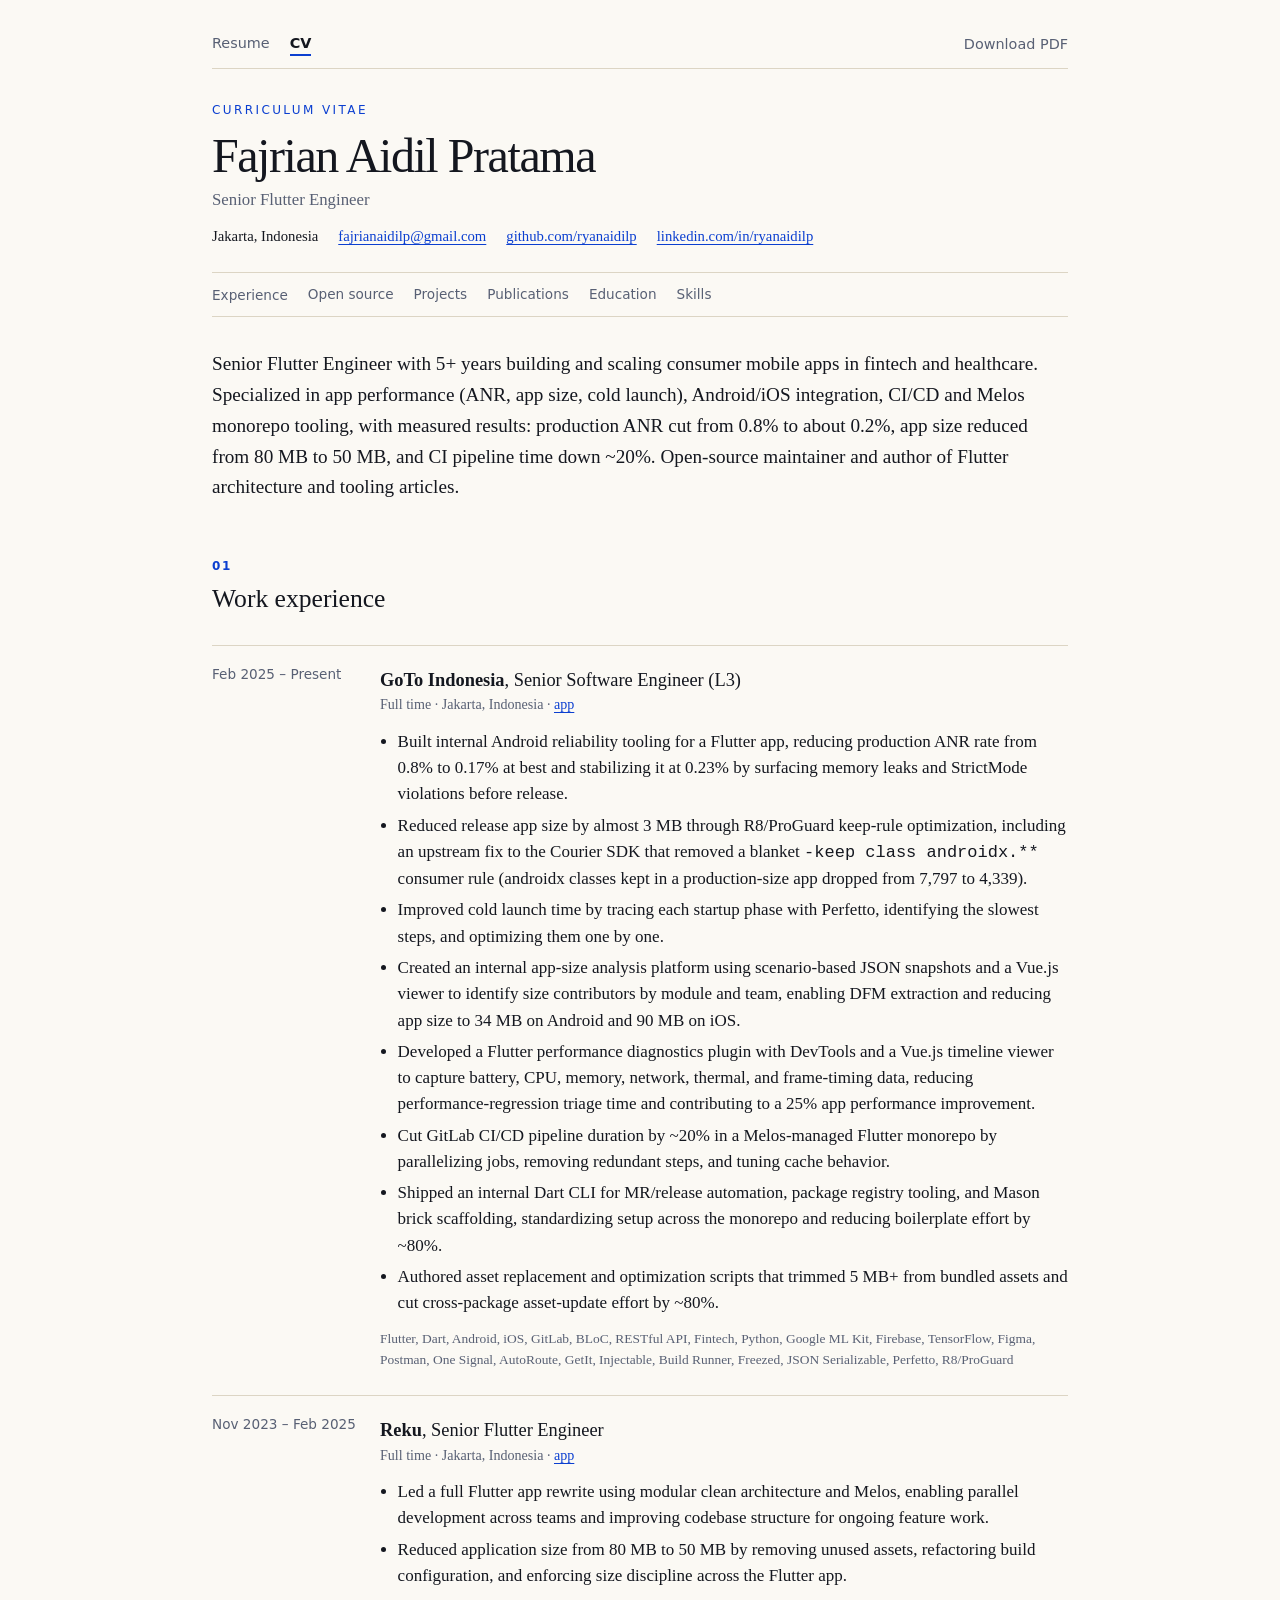
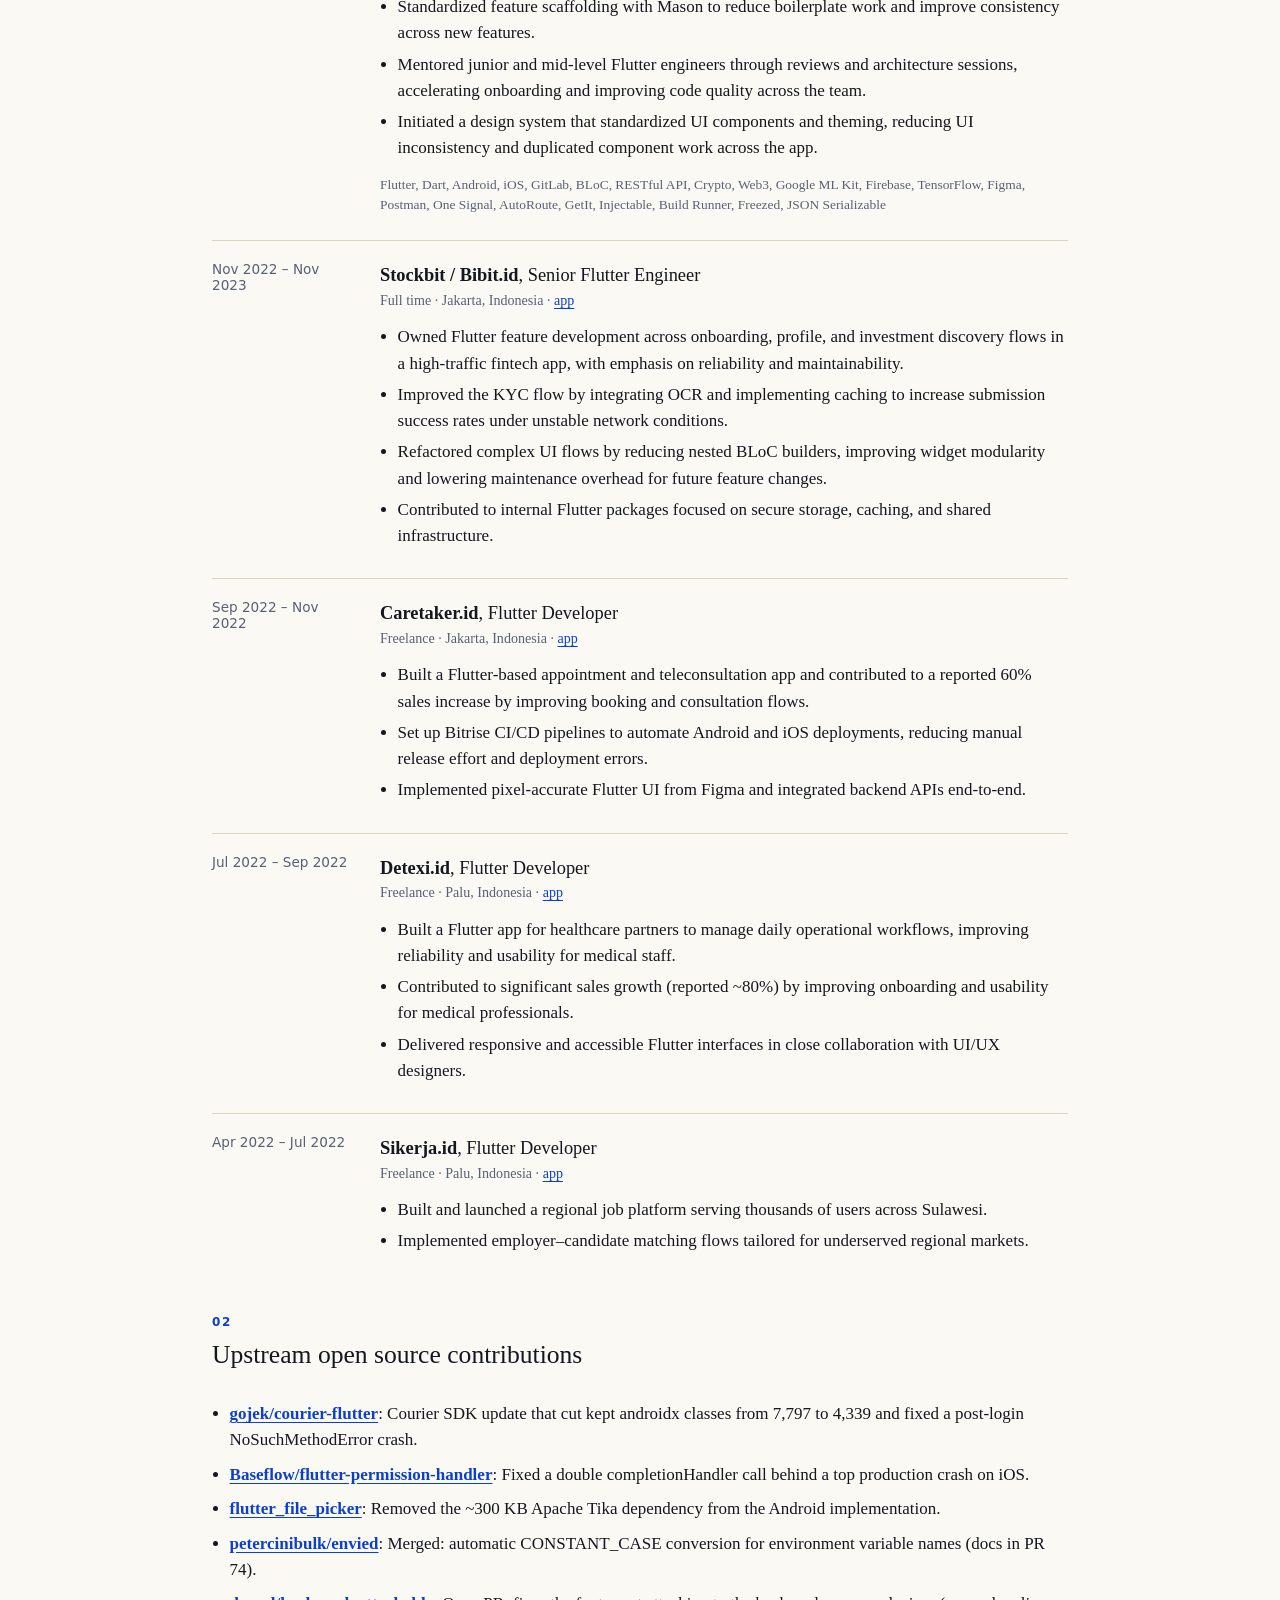
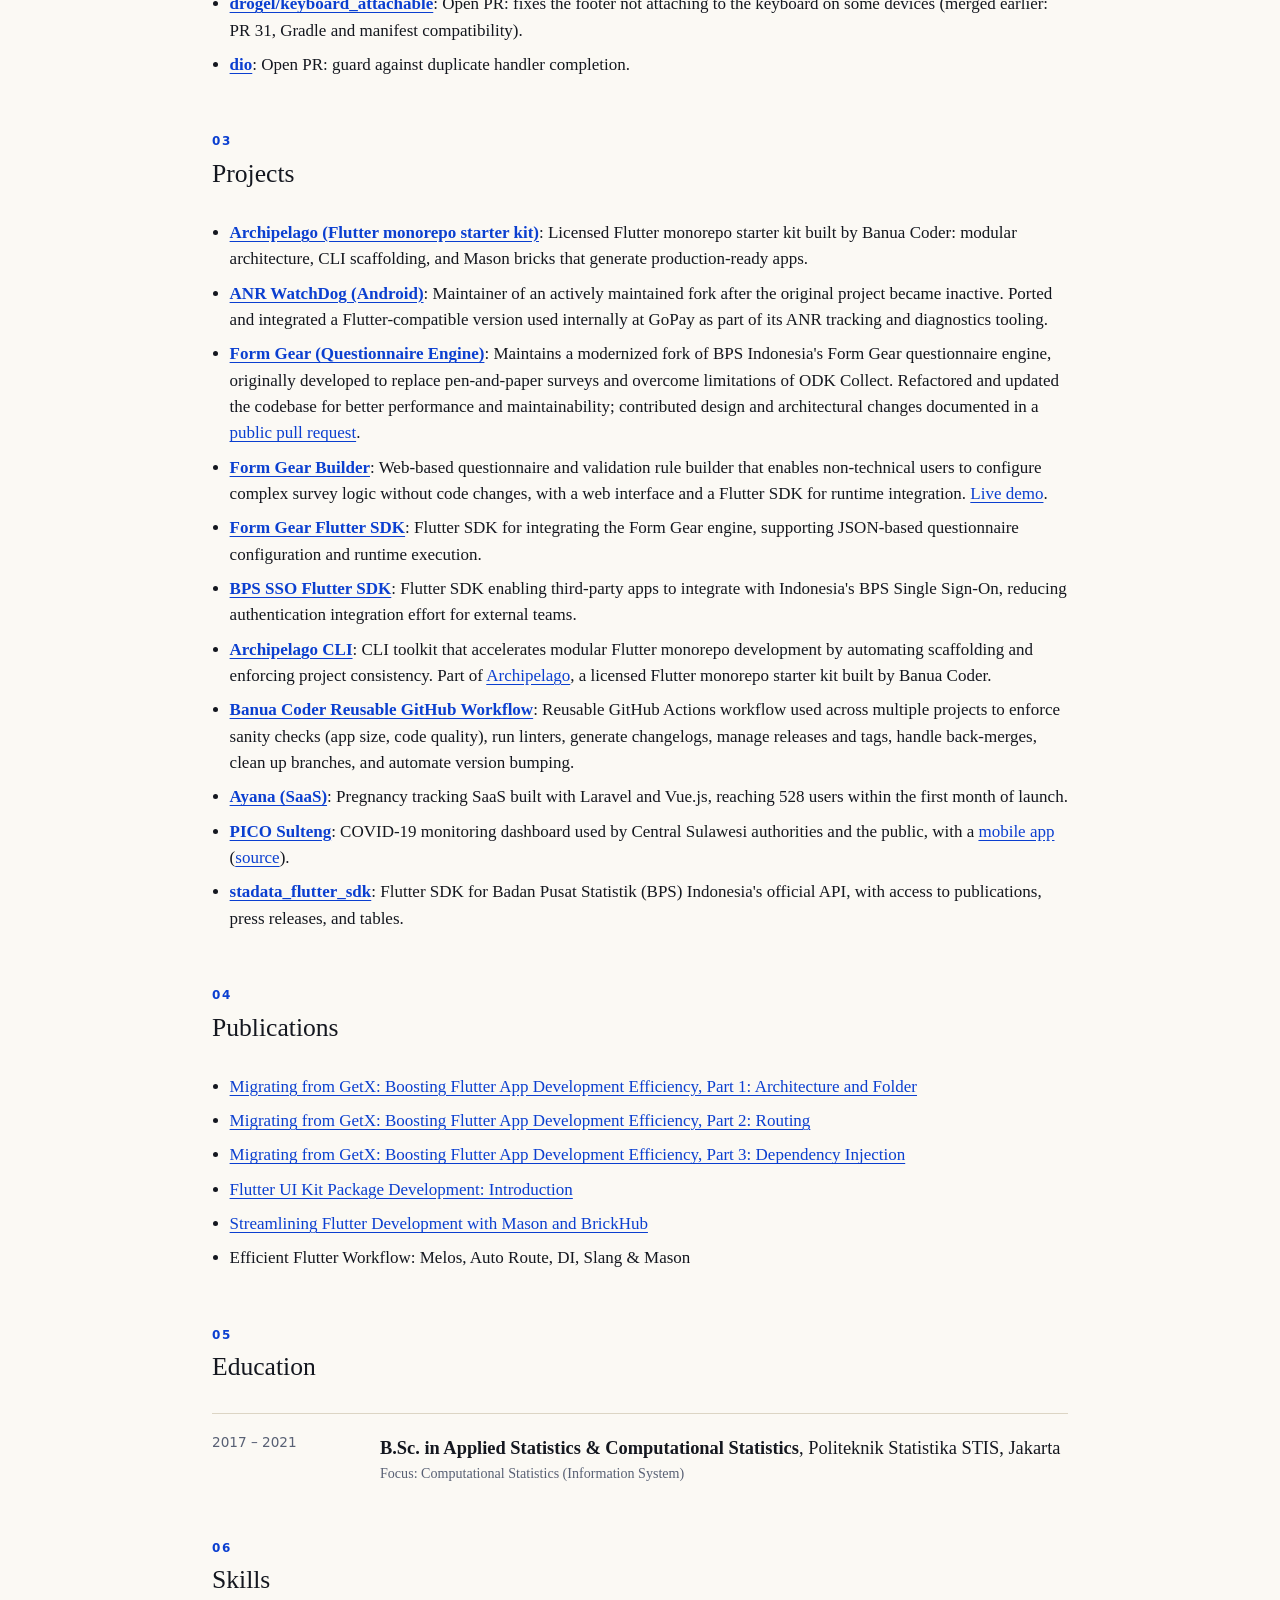
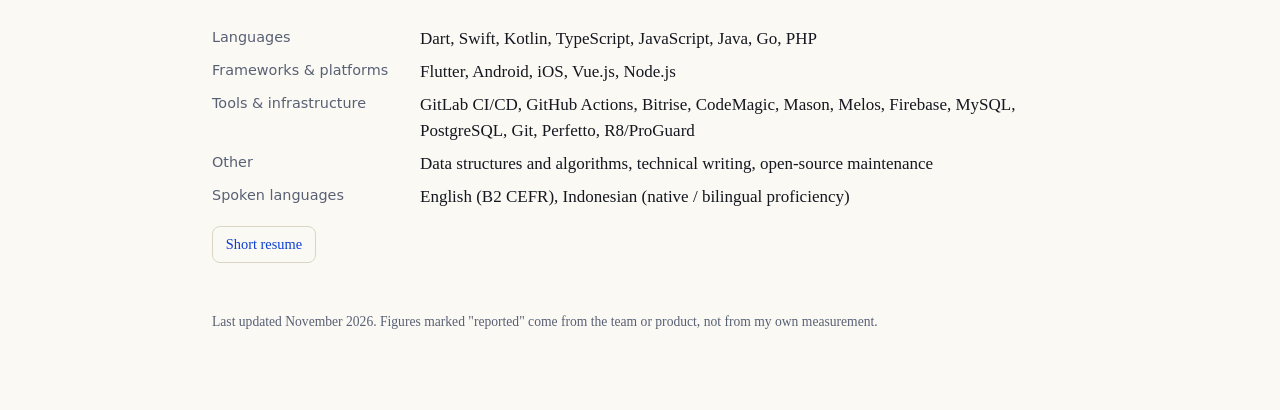
==== commit d3220984: "design: distinct resume (two-column one-pager) and CV (editorial long-form)" ====
--- a/cv.html
+++ b/cv.html
@@ -1 +1 @@
-<!doctype html><html lang="en"><head><meta charset="utf-8"><meta name="viewport" content="width=device-width,initial-scale=1"><title>Fajrian Aidil Pratama | Curriculum Vitae</title><meta name="description" content="Resume and CV of Fajrian Aidil Pratama, Senior Flutter Engineer: app performance, Android/iOS integration, CI/CD, Melos monorepos, and open-source contributions."><meta name="theme-color" content="#0b3fd0"><link rel="stylesheet" href="style.css"><script type="application/ld+json">{"@context": "https://schema.org", "@type": "Person", "name": "Fajrian Aidil Pratama", "alternateName": "Ryan", "jobTitle": "Senior Flutter Engineer", "email": "mailto:fajrianaidilp@gmail.com", "address": {"@type": "PostalAddress", "addressLocality": "Jakarta", "addressCountry": "ID"}, "sameAs": ["https://github.com/ryanaidilp", "https://www.linkedin.com/in/ryanaidilp/", "https://medium.com/@ryanaidilp"], "alumniOf": "Politeknik Statistika STIS", "knowsAbout": ["Flutter", "Dart", "Android", "iOS", "CI/CD", "Melos", "Mason"]}</script></head><body><a class="skip" href="#main">Skip to content</a><div class="wrap"><nav class="top" aria-label="Pages"><div class="grp"><a href="./">Resume</a><a href="cv.html" aria-current="page">CV</a></div><a href="Fajrian-Aidil-Pratama-CV.pdf">Download PDF</a></nav><header><h1>Fajrian Aidil Pratama</h1><p class="role">Senior Flutter Engineer</p><ul><li>Jakarta, Indonesia</li><li><a href="mailto:fajrianaidilp@gmail.com">fajrianaidilp@gmail.com</a></li><li><a href="https://github.com/ryanaidilp">github.com/ryanaidilp</a></li><li><a href="https://www.linkedin.com/in/ryanaidilp/">linkedin.com/in/ryanaidilp</a></li></ul></header><main id="main"><p class="summary">Senior Flutter Engineer with 5+ years building and scaling consumer mobile apps in fintech and healthcare. Specialized in app performance (ANR, app size, cold launch), Android/iOS integration, CI/CD and Melos monorepo tooling, with measured results: production ANR cut from 0.8% to about 0.2%, app size reduced from 80 MB to 50 MB, and CI pipeline time down ~20%. Open-source maintainer and author of Flutter architecture and tooling articles.</p><h2>Work experience</h2><section class="job"><div class="head"><h3><span class="co">GoTo Indonesia</span>, Senior Software Engineer (L3)</h3><span class="meta">Feb 2025 – Present</span></div><div class="meta">Full time · Jakarta, Indonesia · <a href="https://gopay.co.id/">app</a></div><ul><li>Built internal Android reliability tooling for a Flutter app, reducing production ANR rate from 0.8% to 0.17% at best and stabilizing it at 0.23% by surfacing memory leaks and StrictMode violations before release.</li><li>Reduced release app size by almost 3 MB through R8/ProGuard keep-rule optimization, including an upstream fix to the Courier SDK that removed a blanket <code>-keep class androidx.**</code> consumer rule (androidx classes kept in a production-size app dropped from 7,797 to 4,339).</li><li>Improved cold launch time by tracing each startup phase with Perfetto, identifying the slowest steps, and optimizing them one by one.</li><li>Created an internal app-size analysis platform using scenario-based JSON snapshots and a Vue.js viewer to identify size contributors by module and team, enabling DFM extraction and reducing app size to 34 MB on Android and 90 MB on iOS.</li><li>Developed a Flutter performance diagnostics plugin with DevTools and a Vue.js timeline viewer to capture battery, CPU, memory, network, thermal, and frame-timing data, reducing performance-regression triage time and contributing to a 25% app performance improvement.</li><li>Cut GitLab CI/CD pipeline duration by ~20% in a Melos-managed Flutter monorepo by parallelizing jobs, removing redundant steps, and tuning cache behavior.</li><li>Shipped an internal Dart CLI for MR/release automation, package registry tooling, and Mason brick scaffolding, standardizing setup across the monorepo and reducing boilerplate effort by ~80%.</li><li>Authored asset replacement and optimization scripts that trimmed 5 MB+ from bundled assets and cut cross-package asset-update effort by ~80%.</li></ul><p class="tech">Flutter, Dart, Android, iOS, GitLab, BLoC, RESTful API, Fintech, Python, Google ML Kit, Firebase, TensorFlow, Figma, Postman, One Signal, AutoRoute, GetIt, Injectable, Build Runner, Freezed, JSON Serializable, Perfetto, R8/ProGuard</p></section><section class="job"><div class="head"><h3><span class="co">Reku</span>, Senior Flutter Engineer</h3><span class="meta">Nov 2023 – Feb 2025</span></div><div class="meta">Full time · Jakarta, Indonesia · <a href="https://play.google.com/store/apps/details?id=com.rekeningku">app</a></div><ul><li>Led a full Flutter app rewrite using modular clean architecture and Melos, enabling parallel development across teams and improving codebase structure for ongoing feature work.</li><li>Reduced application size from 80 MB to 50 MB by removing unused assets, refactoring build configuration, and enforcing size discipline across the Flutter app.</li><li>Standardized feature scaffolding with Mason to reduce boilerplate work and improve consistency across new features.</li><li>Mentored junior and mid-level Flutter engineers through reviews and architecture sessions, accelerating onboarding and improving code quality across the team.</li><li>Initiated a design system that standardized UI components and theming, reducing UI inconsistency and duplicated component work across the app.</li></ul><p class="tech">Flutter, Dart, Android, iOS, GitLab, BLoC, RESTful API, Crypto, Web3, Google ML Kit, Firebase, TensorFlow, Figma, Postman, One Signal, AutoRoute, GetIt, Injectable, Build Runner, Freezed, JSON Serializable</p></section><section class="job"><div class="head"><h3><span class="co">Stockbit / Bibit.id</span>, Senior Flutter Engineer</h3><span class="meta">Nov 2022 – Nov 2023</span></div><div class="meta">Full time · Jakarta, Indonesia · <a href="https://play.google.com/store/apps/details?id=com.stockbit.android">app</a></div><ul><li>Owned Flutter feature development across onboarding, profile, and investment discovery flows in a high-traffic fintech app, with emphasis on reliability and maintainability.</li><li>Improved the KYC flow by integrating OCR and implementing caching to increase submission success rates under unstable network conditions.</li><li>Refactored complex UI flows by reducing nested BLoC builders, improving widget modularity and lowering maintenance overhead for future feature changes.</li><li>Contributed to internal Flutter packages focused on secure storage, caching, and shared infrastructure.</li></ul></section><section class="job"><div class="head"><h3><span class="co">Caretaker.id</span>, Flutter Developer</h3><span class="meta">Sep 2022 – Nov 2022</span></div><div class="meta">Freelance · Jakarta, Indonesia · <a href="https://play.google.com/store/apps/details?id=id.caretaker.app">app</a></div><ul><li>Built a Flutter-based appointment and teleconsultation app and contributed to a reported 60% sales increase by improving booking and consultation flows.</li><li>Set up Bitrise CI/CD pipelines to automate Android and iOS deployments, reducing manual release effort and deployment errors.</li><li>Implemented pixel-accurate Flutter UI from Figma and integrated backend APIs end-to-end.</li></ul></section><section class="job"><div class="head"><h3><span class="co">Detexi.id</span>, Flutter Developer</h3><span class="meta">Jul 2022 – Sep 2022</span></div><div class="meta">Freelance · Palu, Indonesia · <a href="https://play.google.com/store/apps/details?id=com.detexi.doctor">app</a></div><ul><li>Built a Flutter app for healthcare partners to manage daily operational workflows, improving reliability and usability for medical staff.</li><li>Contributed to significant sales growth (reported ~80%) by improving onboarding and usability for medical professionals.</li><li>Delivered responsive and accessible Flutter interfaces in close collaboration with UI/UX designers.</li></ul></section><section class="job"><div class="head"><h3><span class="co">Sikerja.id</span>, Flutter Developer</h3><span class="meta">Apr 2022 – Jul 2022</span></div><div class="meta">Freelance · Palu, Indonesia · <a href="https://play.google.com/store/apps/details?id=id.sikerja.app">app</a></div><ul><li>Built and launched a regional job platform serving thousands of users across Sulawesi.</li><li>Implemented employer–candidate matching flows tailored for underserved regional markets.</li></ul></section><h2>Upstream open source contributions</h2><ul class="proj"><li><strong><a href="https://github.com/gojek/courier-flutter/pull/31">gojek/courier-flutter</a></strong>: Courier SDK update that cut kept androidx classes from 7,797 to 4,339 and fixed a post-login NoSuchMethodError crash.</li><li><strong><a href="https://github.com/Baseflow/flutter-permission-handler/pull/1566">Baseflow/flutter-permission-handler</a></strong>: Fixed a double completionHandler call behind a top production crash on iOS.</li><li><strong><a href="https://github.com/vicajilau/flutter_file_picker/pull/2105">flutter_file_picker</a></strong>: Removed the ~300 KB Apache Tika dependency from the Android implementation.</li><li><strong><a href="https://github.com/petercinibulk/envied/pull/42">petercinibulk/envied</a></strong>: Merged: automatic CONSTANT_CASE conversion for environment variable names (docs in PR 74).</li><li><strong><a href="https://github.com/drogel/keyboard_attachable/pull/35">drogel/keyboard_attachable</a></strong>: Open PR: fixes the footer not attaching to the keyboard on some devices (merged earlier: PR 31, Gradle and manifest compatibility).</li><li><strong><a href="https://github.com/cfug/dio/pull/2611">dio</a></strong>: Open PR: guard against duplicate handler completion.</li></ul><h2>Projects</h2><ul class="proj"><li><a href="https://archipelago.banuacoder.com/"><strong>Archipelago (Flutter monorepo starter kit)</strong></a>: Licensed Flutter monorepo starter kit built by Banua Coder: modular architecture, CLI scaffolding, and Mason bricks that generate production-ready apps.</li><li><a href="https://github.com/ryanaidilp/ANR-WatchDog"><strong>ANR WatchDog (Android)</strong></a>: Maintainer of an actively maintained fork after the original project became inactive. Ported and integrated a Flutter-compatible version used internally at GoPay as part of its ANR tracking and diagnostics tooling.</li><li><a href="https://github.com/ryanaidilp/form-gear"><strong>Form Gear (Questionnaire Engine)</strong></a>: Maintains a modernized fork of BPS Indonesia's Form Gear questionnaire engine, originally developed to replace pen-and-paper surveys and overcome limitations of ODK Collect. Refactored and updated the codebase for better performance and maintainability; contributed design and architectural changes documented in a <a href="https://github.com/ryanaidilp/form-gear/pull/1">public pull request</a>.</li><li><a href="https://github.com/IPDS-59/form-gear-builder"><strong>Form Gear Builder</strong></a>: Web-based questionnaire and validation rule builder that enables non-technical users to configure complex survey logic without code changes, with a web interface and a Flutter SDK for runtime integration. <a href="https://form-gear-builder.netlify.app/">Live demo</a>.</li><li><a href="https://pub.dev/packages/form_gear_engine_sdk"><strong>Form Gear Flutter SDK</strong></a>: Flutter SDK for integrating the Form Gear engine, supporting JSON-based questionnaire configuration and runtime execution.</li><li><a href="https://pub.dev/packages/bps_sso_sdk"><strong>BPS SSO Flutter SDK</strong></a>: Flutter SDK enabling third-party apps to integrate with Indonesia's BPS Single Sign-On, reducing authentication integration effort for external teams.</li><li><a href="https://pub.dev/packages/archipelago_cli"><strong>Archipelago CLI</strong></a>: CLI toolkit that accelerates modular Flutter monorepo development by automating scaffolding and enforcing project consistency. Part of <a href="https://archipelago.banuacoder.com/">Archipelago</a>, a licensed Flutter monorepo starter kit built by Banua Coder.</li><li><a href="https://github.com/banua-coder/banua-coder-workflow"><strong>Banua Coder Reusable GitHub Workflow</strong></a>: Reusable GitHub Actions workflow used across multiple projects to enforce sanity checks (app size, code quality), run linters, generate changelogs, manage releases and tags, handle back-merges, clean up branches, and automate version bumping.</li><li><a href="https://ayana.banuacoder.com"><strong>Ayana (SaaS)</strong></a>: Pregnancy tracking SaaS built with Laravel and Vue.js, reaching 528 users within the first month of launch.</li><li><a href="https://banuacoders.com/corona/"><strong>PICO Sulteng</strong></a>: COVID-19 monitoring dashboard used by Central Sulawesi authorities and the public, with a <a href="https://banuacoders.com/app/pico/">mobile app</a> (<a href="https://github.com/ryanaidilp/PICO_SULTENG_FLUTTER">source</a>).</li><li><a href="https://pub.dev/packages/stadata_flutter_sdk"><strong>stadata_flutter_sdk</strong></a>: Flutter SDK for Badan Pusat Statistik (BPS) Indonesia's official API, with access to publications, press releases, and tables.</li></ul><h2>Publications</h2><ul class="pubs"><li><a href="https://medium.com/@ryanaidilp/migrating-from-getx-boosting-flutter-app-development-efficiency-part-1-1a33fd44a3a9">Migrating from GetX: Boosting Flutter App Development Efficiency, Part 1: Architecture and Folder</a></li><li><a href="https://medium.com/@ryanaidilp/migrating-from-getx-boosting-flutter-app-development-efficiency-part-2-routing-c146a09bc5fa">Migrating from GetX: Boosting Flutter App Development Efficiency, Part 2: Routing</a></li><li><a href="https://medium.com/@ryanaidilp/migrating-from-getx-boosting-flutter-app-development-efficiency-part-3-dependency-injection-50693e8fed2e">Migrating from GetX: Boosting Flutter App Development Efficiency, Part 3: Dependency Injection</a></li><li><a href="https://medium.com/@ryanaidilp/flutter-ui-kit-package-development-introduction-9edbd4413dcb">Flutter UI Kit Package Development: Introduction</a></li><li><a href="https://medium.com/@ryanaidilp/streamlining-flutter-development-with-mason-and-brickhub-21c5020e9761">Streamlining Flutter Development with Mason and BrickHub</a></li><li>Efficient Flutter Workflow: Melos, Auto Route, DI, Slang &amp; Mason</li></ul><h2>Education</h2><div class="job"><div class="head"><h3><span class="co">B.Sc. in Applied Statistics &amp; Computational Statistics</span>, Politeknik Statistika STIS, Jakarta</h3><span class="meta">2017 – 2021</span></div><div class="meta">Focus: Computational Statistics (Information System)</div></div><h2>Skills</h2><dl class="skills"><dt>Languages</dt><dd>Dart, Swift, Kotlin, TypeScript, JavaScript, Java, Go, PHP</dd><dt>Frameworks &amp; platforms</dt><dd>Flutter, Android, iOS, Vue.js, Node.js</dd><dt>Tools &amp; infrastructure</dt><dd>GitLab CI/CD, GitHub Actions, Bitrise, CodeMagic, Mason, Melos, Firebase, MySQL, PostgreSQL, Git, Perfetto, R8/ProGuard</dd><dt>Other</dt><dd>Data structures and algorithms, technical writing, open-source maintenance</dd><dt>Spoken languages</dt><dd>English (B2 CEFR), Indonesian (native / bilingual proficiency)</dd></dl><div class="actions"><a class="btn" href="./">Short resume</a></div></main><p class="foot">Last updated November 2026. Figures marked "reported" come from the team or product, not from my own measurement.</p></div></body></html>+<!doctype html><html lang="en"><head><meta charset="utf-8"><meta name="viewport" content="width=device-width,initial-scale=1"><title>Fajrian Aidil Pratama | Curriculum Vitae</title><meta name="description" content="Resume and CV of Fajrian Aidil Pratama, Senior Flutter Engineer: app performance, Android/iOS integration, CI/CD, Melos monorepos, and open-source contributions."><meta name="theme-color" content="#0b3fd0"><link rel="stylesheet" href="style.css"><script type="application/ld+json">{"@context": "https://schema.org", "@type": "Person", "name": "Fajrian Aidil Pratama", "alternateName": "Ryan", "jobTitle": "Senior Flutter Engineer", "email": "mailto:fajrianaidilp@gmail.com", "address": {"@type": "PostalAddress", "addressLocality": "Jakarta", "addressCountry": "ID"}, "sameAs": ["https://github.com/ryanaidilp", "https://www.linkedin.com/in/ryanaidilp/", "https://medium.com/@ryanaidilp"], "alumniOf": "Politeknik Statistika STIS", "knowsAbout": ["Flutter", "Dart", "Android", "iOS", "CI/CD", "Melos", "Mason"]}</script></head><body class="cv"><a class="skip" href="#main">Skip to content</a><div class="wrap"><nav class="top" aria-label="Pages"><div class="grp"><a href="./">Resume</a><a href="cv.html" aria-current="page">CV</a></div><a class="dl" href="Fajrian-Aidil-Pratama-CV.pdf">Download PDF</a></nav><header><p class="kicker">Curriculum vitae</p><h1>Fajrian Aidil Pratama</h1><p class="role">Senior Flutter Engineer</p><ul><li>Jakarta, Indonesia</li><li><a href="mailto:fajrianaidilp@gmail.com">fajrianaidilp@gmail.com</a></li><li><a href="https://github.com/ryanaidilp">github.com/ryanaidilp</a></li><li><a href="https://www.linkedin.com/in/ryanaidilp/">linkedin.com/in/ryanaidilp</a></li></ul></header><nav class="toc" aria-label="On this page"><a href="#experience">Experience</a><a href="#oss">Open source</a><a href="#projects">Projects</a><a href="#writing">Publications</a><a href="#education">Education</a><a href="#skills">Skills</a></nav><main id="main"><p class="summary">Senior Flutter Engineer with 5+ years building and scaling consumer mobile apps in fintech and healthcare. Specialized in app performance (ANR, app size, cold launch), Android/iOS integration, CI/CD and Melos monorepo tooling, with measured results: production ANR cut from 0.8% to about 0.2%, app size reduced from 80 MB to 50 MB, and CI pipeline time down ~20%. Open-source maintainer and author of Flutter architecture and tooling articles.</p><div class="cols"><div class="primary"><h2 id="experience">Work experience</h2><section class="job"><div class="head"><h3><span class="co">GoTo Indonesia</span>, Senior Software Engineer (L3)</h3><span class="meta when">Feb 2025 – Present</span></div><div class="meta">Full time · Jakarta, Indonesia · <a href="https://gopay.co.id/">app</a></div><ul><li>Built internal Android reliability tooling for a Flutter app, reducing production ANR rate from 0.8% to 0.17% at best and stabilizing it at 0.23% by surfacing memory leaks and StrictMode violations before release.</li><li>Reduced release app size by almost 3 MB through R8/ProGuard keep-rule optimization, including an upstream fix to the Courier SDK that removed a blanket <code>-keep class androidx.**</code> consumer rule (androidx classes kept in a production-size app dropped from 7,797 to 4,339).</li><li>Improved cold launch time by tracing each startup phase with Perfetto, identifying the slowest steps, and optimizing them one by one.</li><li>Created an internal app-size analysis platform using scenario-based JSON snapshots and a Vue.js viewer to identify size contributors by module and team, enabling DFM extraction and reducing app size to 34 MB on Android and 90 MB on iOS.</li><li>Developed a Flutter performance diagnostics plugin with DevTools and a Vue.js timeline viewer to capture battery, CPU, memory, network, thermal, and frame-timing data, reducing performance-regression triage time and contributing to a 25% app performance improvement.</li><li>Cut GitLab CI/CD pipeline duration by ~20% in a Melos-managed Flutter monorepo by parallelizing jobs, removing redundant steps, and tuning cache behavior.</li><li>Shipped an internal Dart CLI for MR/release automation, package registry tooling, and Mason brick scaffolding, standardizing setup across the monorepo and reducing boilerplate effort by ~80%.</li><li>Authored asset replacement and optimization scripts that trimmed 5 MB+ from bundled assets and cut cross-package asset-update effort by ~80%.</li></ul><p class="tech">Flutter, Dart, Android, iOS, GitLab, BLoC, RESTful API, Fintech, Python, Google ML Kit, Firebase, TensorFlow, Figma, Postman, One Signal, AutoRoute, GetIt, Injectable, Build Runner, Freezed, JSON Serializable, Perfetto, R8/ProGuard</p></section><section class="job"><div class="head"><h3><span class="co">Reku</span>, Senior Flutter Engineer</h3><span class="meta when">Nov 2023 – Feb 2025</span></div><div class="meta">Full time · Jakarta, Indonesia · <a href="https://play.google.com/store/apps/details?id=com.rekeningku">app</a></div><ul><li>Led a full Flutter app rewrite using modular clean architecture and Melos, enabling parallel development across teams and improving codebase structure for ongoing feature work.</li><li>Reduced application size from 80 MB to 50 MB by removing unused assets, refactoring build configuration, and enforcing size discipline across the Flutter app.</li><li>Standardized feature scaffolding with Mason to reduce boilerplate work and improve consistency across new features.</li><li>Mentored junior and mid-level Flutter engineers through reviews and architecture sessions, accelerating onboarding and improving code quality across the team.</li><li>Initiated a design system that standardized UI components and theming, reducing UI inconsistency and duplicated component work across the app.</li></ul><p class="tech">Flutter, Dart, Android, iOS, GitLab, BLoC, RESTful API, Crypto, Web3, Google ML Kit, Firebase, TensorFlow, Figma, Postman, One Signal, AutoRoute, GetIt, Injectable, Build Runner, Freezed, JSON Serializable</p></section><section class="job"><div class="head"><h3><span class="co">Stockbit / Bibit.id</span>, Senior Flutter Engineer</h3><span class="meta when">Nov 2022 – Nov 2023</span></div><div class="meta">Full time · Jakarta, Indonesia · <a href="https://play.google.com/store/apps/details?id=com.stockbit.android">app</a></div><ul><li>Owned Flutter feature development across onboarding, profile, and investment discovery flows in a high-traffic fintech app, with emphasis on reliability and maintainability.</li><li>Improved the KYC flow by integrating OCR and implementing caching to increase submission success rates under unstable network conditions.</li><li>Refactored complex UI flows by reducing nested BLoC builders, improving widget modularity and lowering maintenance overhead for future feature changes.</li><li>Contributed to internal Flutter packages focused on secure storage, caching, and shared infrastructure.</li></ul></section><section class="job"><div class="head"><h3><span class="co">Caretaker.id</span>, Flutter Developer</h3><span class="meta when">Sep 2022 – Nov 2022</span></div><div class="meta">Freelance · Jakarta, Indonesia · <a href="https://play.google.com/store/apps/details?id=id.caretaker.app">app</a></div><ul><li>Built a Flutter-based appointment and teleconsultation app and contributed to a reported 60% sales increase by improving booking and consultation flows.</li><li>Set up Bitrise CI/CD pipelines to automate Android and iOS deployments, reducing manual release effort and deployment errors.</li><li>Implemented pixel-accurate Flutter UI from Figma and integrated backend APIs end-to-end.</li></ul></section><section class="job"><div class="head"><h3><span class="co">Detexi.id</span>, Flutter Developer</h3><span class="meta when">Jul 2022 – Sep 2022</span></div><div class="meta">Freelance · Palu, Indonesia · <a href="https://play.google.com/store/apps/details?id=com.detexi.doctor">app</a></div><ul><li>Built a Flutter app for healthcare partners to manage daily operational workflows, improving reliability and usability for medical staff.</li><li>Contributed to significant sales growth (reported ~80%) by improving onboarding and usability for medical professionals.</li><li>Delivered responsive and accessible Flutter interfaces in close collaboration with UI/UX designers.</li></ul></section><section class="job"><div class="head"><h3><span class="co">Sikerja.id</span>, Flutter Developer</h3><span class="meta when">Apr 2022 – Jul 2022</span></div><div class="meta">Freelance · Palu, Indonesia · <a href="https://play.google.com/store/apps/details?id=id.sikerja.app">app</a></div><ul><li>Built and launched a regional job platform serving thousands of users across Sulawesi.</li><li>Implemented employer–candidate matching flows tailored for underserved regional markets.</li></ul></section><h2 id="oss">Upstream open source contributions</h2><ul class="proj"><li><strong><a href="https://github.com/gojek/courier-flutter/pull/31">gojek/courier-flutter</a></strong>: Courier SDK update that cut kept androidx classes from 7,797 to 4,339 and fixed a post-login NoSuchMethodError crash.</li><li><strong><a href="https://github.com/Baseflow/flutter-permission-handler/pull/1566">Baseflow/flutter-permission-handler</a></strong>: Fixed a double completionHandler call behind a top production crash on iOS.</li><li><strong><a href="https://github.com/vicajilau/flutter_file_picker/pull/2105">flutter_file_picker</a></strong>: Removed the ~300 KB Apache Tika dependency from the Android implementation.</li><li><strong><a href="https://github.com/petercinibulk/envied/pull/42">petercinibulk/envied</a></strong>: Merged: automatic CONSTANT_CASE conversion for environment variable names (docs in PR 74).</li><li><strong><a href="https://github.com/drogel/keyboard_attachable/pull/35">drogel/keyboard_attachable</a></strong>: Open PR: fixes the footer not attaching to the keyboard on some devices (merged earlier: PR 31, Gradle and manifest compatibility).</li><li><strong><a href="https://github.com/cfug/dio/pull/2611">dio</a></strong>: Open PR: guard against duplicate handler completion.</li></ul><h2 id="projects">Projects</h2><ul class="proj"><li><a href="https://archipelago.banuacoder.com/"><strong>Archipelago (Flutter monorepo starter kit)</strong></a>: Licensed Flutter monorepo starter kit built by Banua Coder: modular architecture, CLI scaffolding, and Mason bricks that generate production-ready apps.</li><li><a href="https://github.com/ryanaidilp/ANR-WatchDog"><strong>ANR WatchDog (Android)</strong></a>: Maintainer of an actively maintained fork after the original project became inactive. Ported and integrated a Flutter-compatible version used internally at GoPay as part of its ANR tracking and diagnostics tooling.</li><li><a href="https://github.com/ryanaidilp/form-gear"><strong>Form Gear (Questionnaire Engine)</strong></a>: Maintains a modernized fork of BPS Indonesia's Form Gear questionnaire engine, originally developed to replace pen-and-paper surveys and overcome limitations of ODK Collect. Refactored and updated the codebase for better performance and maintainability; contributed design and architectural changes documented in a <a href="https://github.com/ryanaidilp/form-gear/pull/1">public pull request</a>.</li><li><a href="https://github.com/IPDS-59/form-gear-builder"><strong>Form Gear Builder</strong></a>: Web-based questionnaire and validation rule builder that enables non-technical users to configure complex survey logic without code changes, with a web interface and a Flutter SDK for runtime integration. <a href="https://form-gear-builder.netlify.app/">Live demo</a>.</li><li><a href="https://pub.dev/packages/form_gear_engine_sdk"><strong>Form Gear Flutter SDK</strong></a>: Flutter SDK for integrating the Form Gear engine, supporting JSON-based questionnaire configuration and runtime execution.</li><li><a href="https://pub.dev/packages/bps_sso_sdk"><strong>BPS SSO Flutter SDK</strong></a>: Flutter SDK enabling third-party apps to integrate with Indonesia's BPS Single Sign-On, reducing authentication integration effort for external teams.</li><li><a href="https://pub.dev/packages/archipelago_cli"><strong>Archipelago CLI</strong></a>: CLI toolkit that accelerates modular Flutter monorepo development by automating scaffolding and enforcing project consistency. Part of <a href="https://archipelago.banuacoder.com/">Archipelago</a>, a licensed Flutter monorepo starter kit built by Banua Coder.</li><li><a href="https://github.com/banua-coder/banua-coder-workflow"><strong>Banua Coder Reusable GitHub Workflow</strong></a>: Reusable GitHub Actions workflow used across multiple projects to enforce sanity checks (app size, code quality), run linters, generate changelogs, manage releases and tags, handle back-merges, clean up branches, and automate version bumping.</li><li><a href="https://ayana.banuacoder.com"><strong>Ayana (SaaS)</strong></a>: Pregnancy tracking SaaS built with Laravel and Vue.js, reaching 528 users within the first month of launch.</li><li><a href="https://banuacoders.com/corona/"><strong>PICO Sulteng</strong></a>: COVID-19 monitoring dashboard used by Central Sulawesi authorities and the public, with a <a href="https://banuacoders.com/app/pico/">mobile app</a> (<a href="https://github.com/ryanaidilp/PICO_SULTENG_FLUTTER">source</a>).</li><li><a href="https://pub.dev/packages/stadata_flutter_sdk"><strong>stadata_flutter_sdk</strong></a>: Flutter SDK for Badan Pusat Statistik (BPS) Indonesia's official API, with access to publications, press releases, and tables.</li></ul><h2 id="writing">Publications</h2><ul class="pubs"><li><a href="https://medium.com/@ryanaidilp/migrating-from-getx-boosting-flutter-app-development-efficiency-part-1-1a33fd44a3a9">Migrating from GetX: Boosting Flutter App Development Efficiency, Part 1: Architecture and Folder</a></li><li><a href="https://medium.com/@ryanaidilp/migrating-from-getx-boosting-flutter-app-development-efficiency-part-2-routing-c146a09bc5fa">Migrating from GetX: Boosting Flutter App Development Efficiency, Part 2: Routing</a></li><li><a href="https://medium.com/@ryanaidilp/migrating-from-getx-boosting-flutter-app-development-efficiency-part-3-dependency-injection-50693e8fed2e">Migrating from GetX: Boosting Flutter App Development Efficiency, Part 3: Dependency Injection</a></li><li><a href="https://medium.com/@ryanaidilp/flutter-ui-kit-package-development-introduction-9edbd4413dcb">Flutter UI Kit Package Development: Introduction</a></li><li><a href="https://medium.com/@ryanaidilp/streamlining-flutter-development-with-mason-and-brickhub-21c5020e9761">Streamlining Flutter Development with Mason and BrickHub</a></li><li>Efficient Flutter Workflow: Melos, Auto Route, DI, Slang &amp; Mason</li></ul></div><aside class="side"><h2 id="education">Education</h2><div class="job"><div class="head"><h3><span class="co">B.Sc. in Applied Statistics &amp; Computational Statistics</span>, Politeknik Statistika STIS, Jakarta</h3><span class="meta when">2017 – 2021</span></div><div class="meta">Focus: Computational Statistics (Information System)</div></div><h2 id="skills">Skills</h2><dl class="skills"><dt>Languages</dt><dd>Dart, Swift, Kotlin, TypeScript, JavaScript, Java, Go, PHP</dd><dt>Frameworks &amp; platforms</dt><dd>Flutter, Android, iOS, Vue.js, Node.js</dd><dt>Tools &amp; infrastructure</dt><dd>GitLab CI/CD, GitHub Actions, Bitrise, CodeMagic, Mason, Melos, Firebase, MySQL, PostgreSQL, Git, Perfetto, R8/ProGuard</dd><dt>Other</dt><dd>Data structures and algorithms, technical writing, open-source maintenance</dd><dt>Spoken languages</dt><dd>English (B2 CEFR), Indonesian (native / bilingual proficiency)</dd></dl></aside></div><div class="actions"><a class="btn" href="./">Short resume</a></div></main><p class="foot">Last updated November 2026. Figures marked "reported" come from the team or product, not from my own measurement.</p></div></body></html>
--- a/style.css
+++ b/style.css
@@ -27,7 +27,56 @@
 .foot{margin-top:3rem;color:var(--mute);font-size:.85rem}
 .actions{display:flex;gap:.75rem;flex-wrap:wrap;margin-top:1rem}.btn{display:inline-block;border:1px solid var(--rule);border-radius:8px;padding:.4rem .8rem;text-decoration:none;font-size:.9rem}
 @media (max-width:560px){dl.skills{grid-template-columns:1fr}dl.skills dt{margin-top:.5rem}}
+
+/* ---- Resume: dense two-column one-pager ---- */
+body.resume{--max:68rem}
+body.resume header{background:var(--accent);color:#fff;margin:0 -1.25rem;padding:2rem 1.25rem 1.5rem}
+body.resume header a{color:#fff}
+body.resume .kicker{display:none}
+body.resume header h1{font-size:2.4rem}
+body.resume header .role{color:rgba(255,255,255,.85)}
+.stats{display:grid;grid-template-columns:repeat(4,1fr);margin:0 -1.25rem;border-bottom:1px solid var(--rule)}
+.stats div{padding:1rem 1.25rem;border-right:1px solid var(--rule)}.stats div:last-child{border-right:0}
+.stats dt{font-size:.72rem;text-transform:uppercase;letter-spacing:.08em;color:var(--mute)}
+.stats dd{margin:.2rem 0 0;font-size:1.35rem;font-weight:700;letter-spacing:-.01em}.stats dd i{font-style:normal;font-weight:400;color:var(--mute);font-size:.85rem}
+body.resume .summary{margin:1.75rem 0 0;font-size:1.05rem;max-width:62ch}
+.cols{display:block}
+body.resume .cols{display:grid;grid-template-columns:minmax(0,1fr) 19rem;gap:0 3rem;margin-top:.5rem}
+body.resume .side{border-left:1px solid var(--rule);padding-left:1.75rem}
+body.resume .side .proj{padding-left:0;list-style:none;font-size:.9rem}
+body.resume .side dl.skills{grid-template-columns:1fr}body.resume .side dl.skills dt{margin-top:.6rem}
+body.resume h2{color:var(--accent);border-bottom:0;padding-bottom:0}
+/* ---- CV: editorial long-form with a date rail ---- */
+body.cv{--max:56rem;--bg:#fbf9f4;--rule:#dcd5c4;--chip:#f1ece0}
+@media (prefers-color-scheme:dark){body.cv{--bg:#14120e;--rule:#383327;--chip:#1e1b14}}
+body.cv{font-family:Georgia,"Times New Roman",serif;font-size:17px}
+body.cv nav.top,body.cv .toc,body.cv .kicker,body.cv dl.skills dt{font-family:system-ui,-apple-system,"Segoe UI",Arial,sans-serif}
+body.cv header{margin-bottom:1rem}
+body.cv .kicker{margin:0 0 .5rem;font-size:.75rem;letter-spacing:.2em;text-transform:uppercase;color:var(--accent)}
+body.cv header h1{font-size:3rem;font-weight:400;letter-spacing:-.03em}
+body.cv .toc{display:flex;flex-wrap:wrap;gap:.25rem 1.25rem;position:sticky;top:0;background:var(--bg);padding:.7rem 0;border-block:1px solid var(--rule);font-size:.85rem;z-index:2;margin-top:1.5rem}
+body.cv .toc a{color:var(--mute);text-decoration:none}body.cv .toc a:hover{color:var(--accent)}
+body.cv .summary{font-size:1.2rem;line-height:1.6;margin:2rem 0 0}
+body.cv .cols{counter-reset:sec}
+body.cv h2{counter-increment:sec;font-family:Georgia,serif;font-size:1.6rem;font-weight:400;text-transform:none;letter-spacing:0;color:var(--fg);border-bottom:0;margin:3.5rem 0 1.25rem;scroll-margin-top:3.5rem}
+body.cv h2:before{content:counter(sec,decimal-leading-zero);display:block;font:600 .75rem system-ui,sans-serif;letter-spacing:.14em;color:var(--accent);margin-bottom:.35rem}
+body.cv .job{display:grid;grid-template-columns:9rem minmax(0,1fr);gap:0 1.5rem;border-top:1px solid var(--rule);padding-top:1.25rem}
+body.cv .job .head{display:contents}
+body.cv .job .when{grid-column:1;grid-row:1 / span 3;font:.85rem system-ui,sans-serif}
+body.cv .job h3,body.cv .job .meta:not(.when),body.cv .job ul,body.cv .job .tech{grid-column:2}
+body.cv .job h3{font-size:1.15rem;font-weight:400}body.cv .job .co{font-weight:700}
+body.cv .side dl.skills{grid-template-columns:12rem 1fr}
+@media (max-width:900px){body.resume .cols{display:block}body.resume .side{border:0;padding:0}.stats{grid-template-columns:repeat(2,1fr)}.stats div:nth-child(2){border-right:0}}
+@media (max-width:640px){body.cv header h1{font-size:2.2rem}body.cv .job{display:block}body.cv .job .head{display:flex}body.cv .job .when{margin:.2rem 0}body.resume header h1{font-size:1.9rem}}
+@media (prefers-reduced-motion:no-preference){a{transition:color .15s}}
 @media print{@page{size:A4;margin:14mm}body{font-family:Arial,Helvetica,sans-serif}h2{letter-spacing:0}:root{--bg:#fff;--fg:#000;--mute:#444;--rule:#bbb;--accent:#0b3fd0;--chip:#fff}
 body{font-size:10.5pt;line-height:1.4}.wrap{max-width:none;padding:0}nav.top,.actions,.foot,.skip{display:none}
 a{color:inherit;text-decoration:none}.proj a[href]:after,.pubs a[href]:after{content:" (" attr(href) ")";font-size:8pt;color:#444}
-h2{margin-top:1rem}header h1{font-size:20pt}.job{margin-bottom:.8rem}}
+h2{margin-top:1rem}header h1{font-size:20pt}.job{margin-bottom:.8rem}
+body.resume header,body.cv header{background:none;color:#000;margin:0;padding:0}body.resume header a{color:inherit}
+body.resume .kicker{display:none}.stats,.toc{display:none}
+body.resume .cols,body.cv .job{display:block}body.resume .side{border:0;padding:0}body.cv .job .head{display:flex}
+body.cv{font-family:Arial,Helvetica,sans-serif;font-size:10.5pt;--bg:#fff}body.cv h2,body.resume h2{font-family:Arial,Helvetica,sans-serif;font-size:9.5pt;text-transform:uppercase;color:#000;margin:1rem 0 .4rem;border-bottom:1px solid #bbb}
+body.cv h2:before{display:none}body.cv header h1{font-size:20pt;font-weight:700}body.cv .summary,body.resume .summary{font-size:10.5pt;margin:.6rem 0 0}body.cv .job{border:0;padding:0}
+body.resume dl.skills,body.cv dl.skills{grid-template-columns:9rem 1fr}.cols{display:block}
+}
